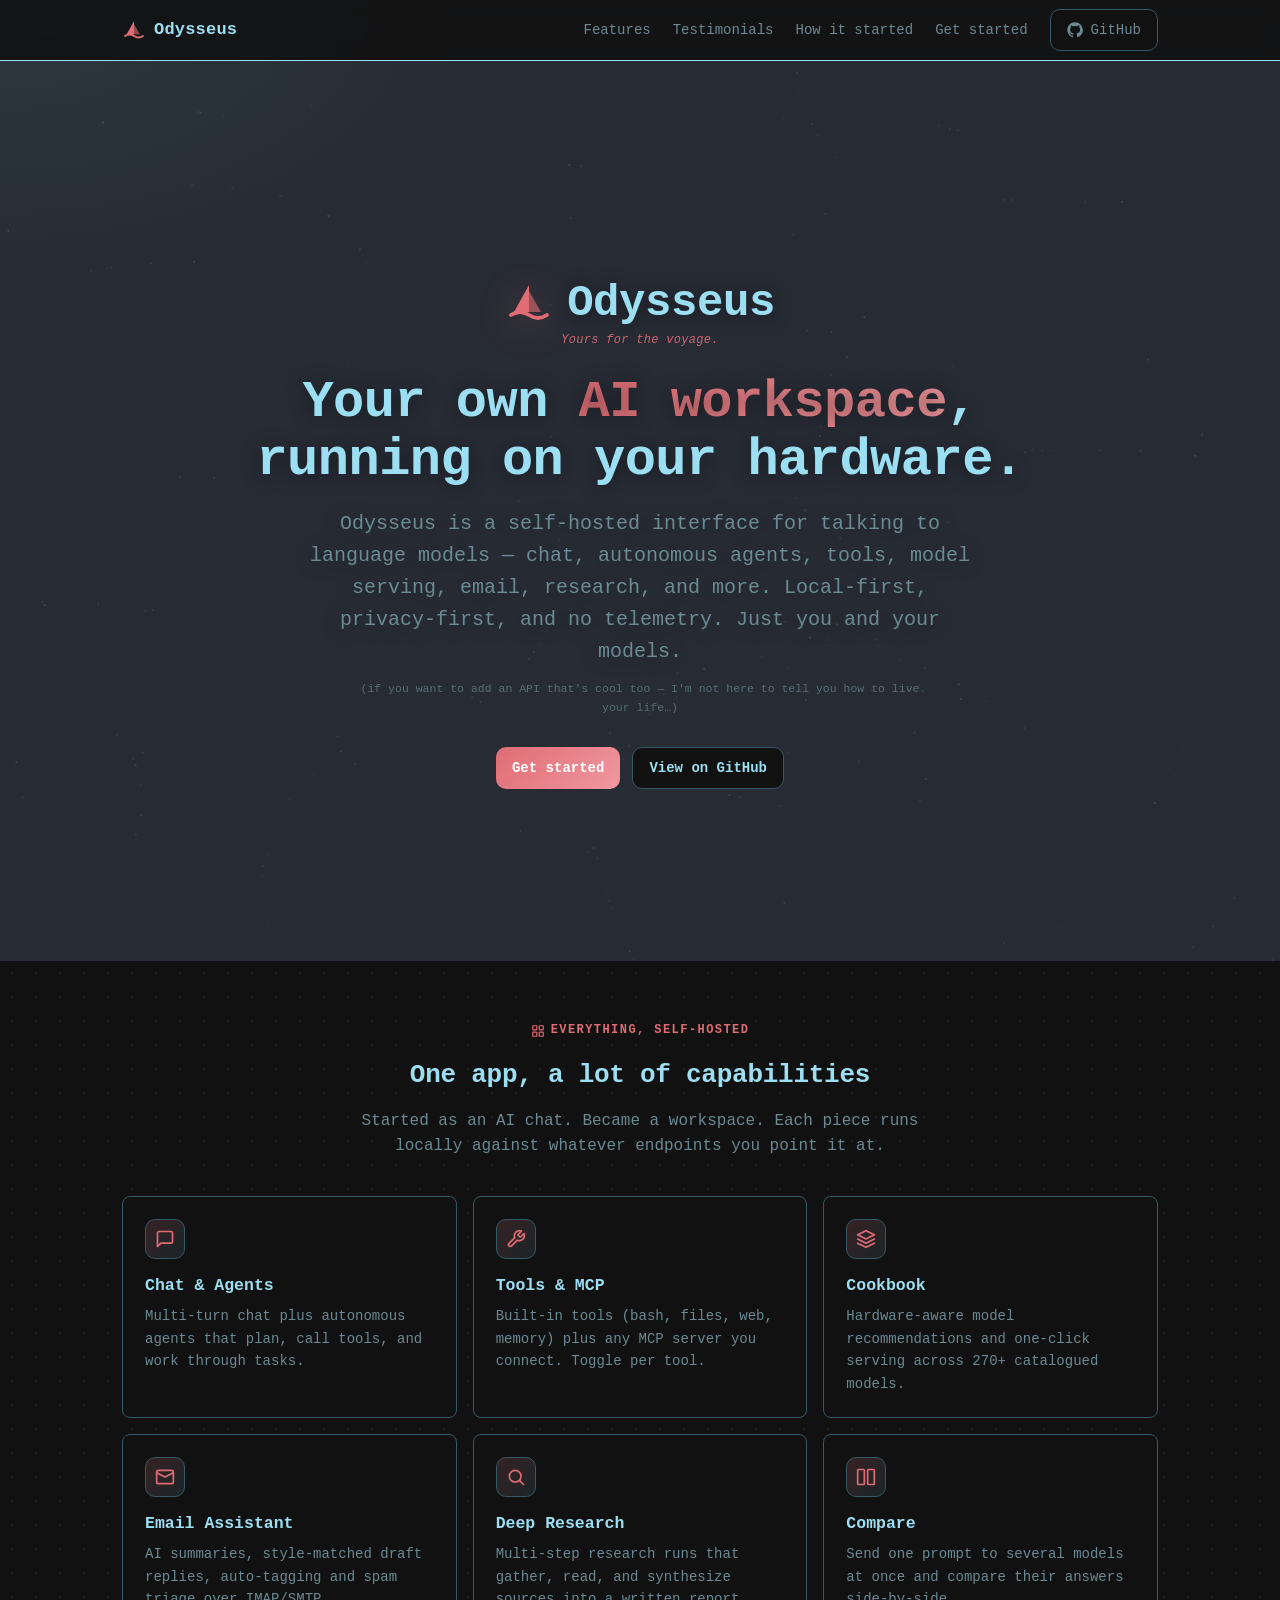
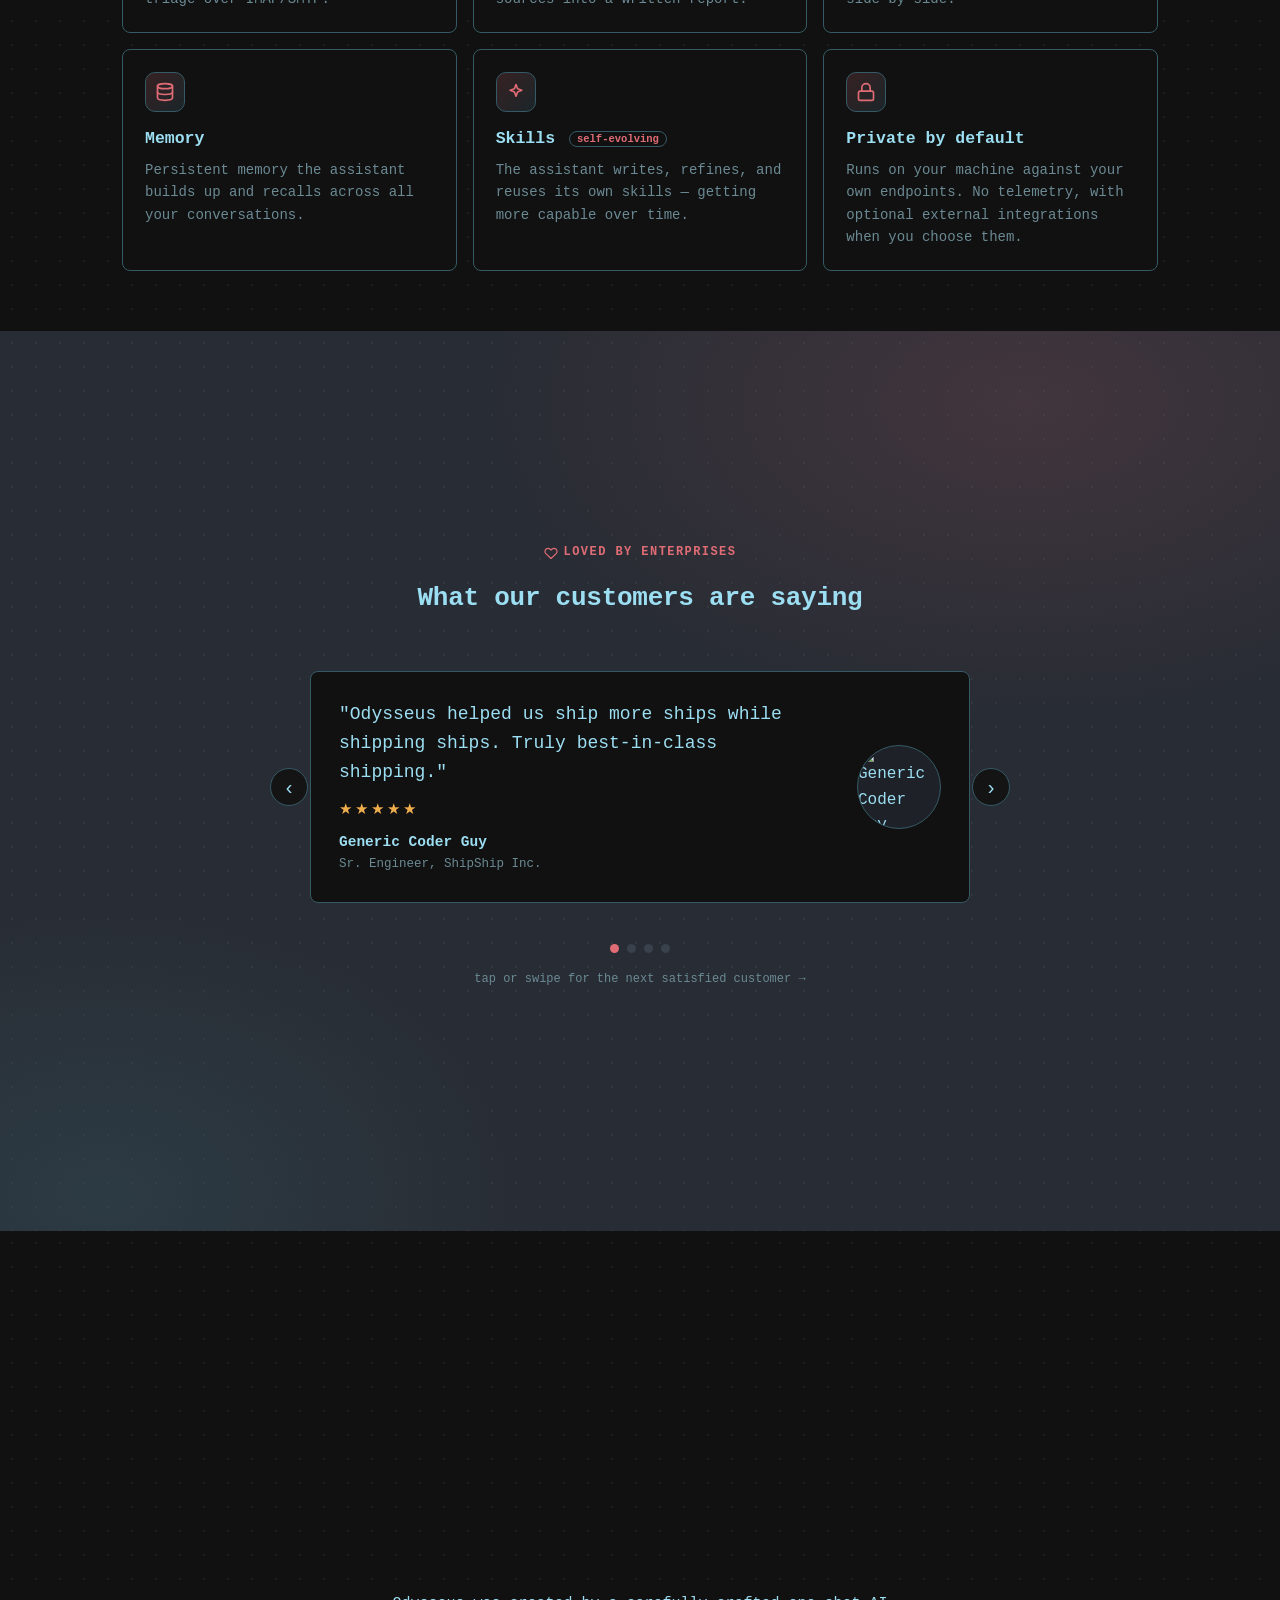
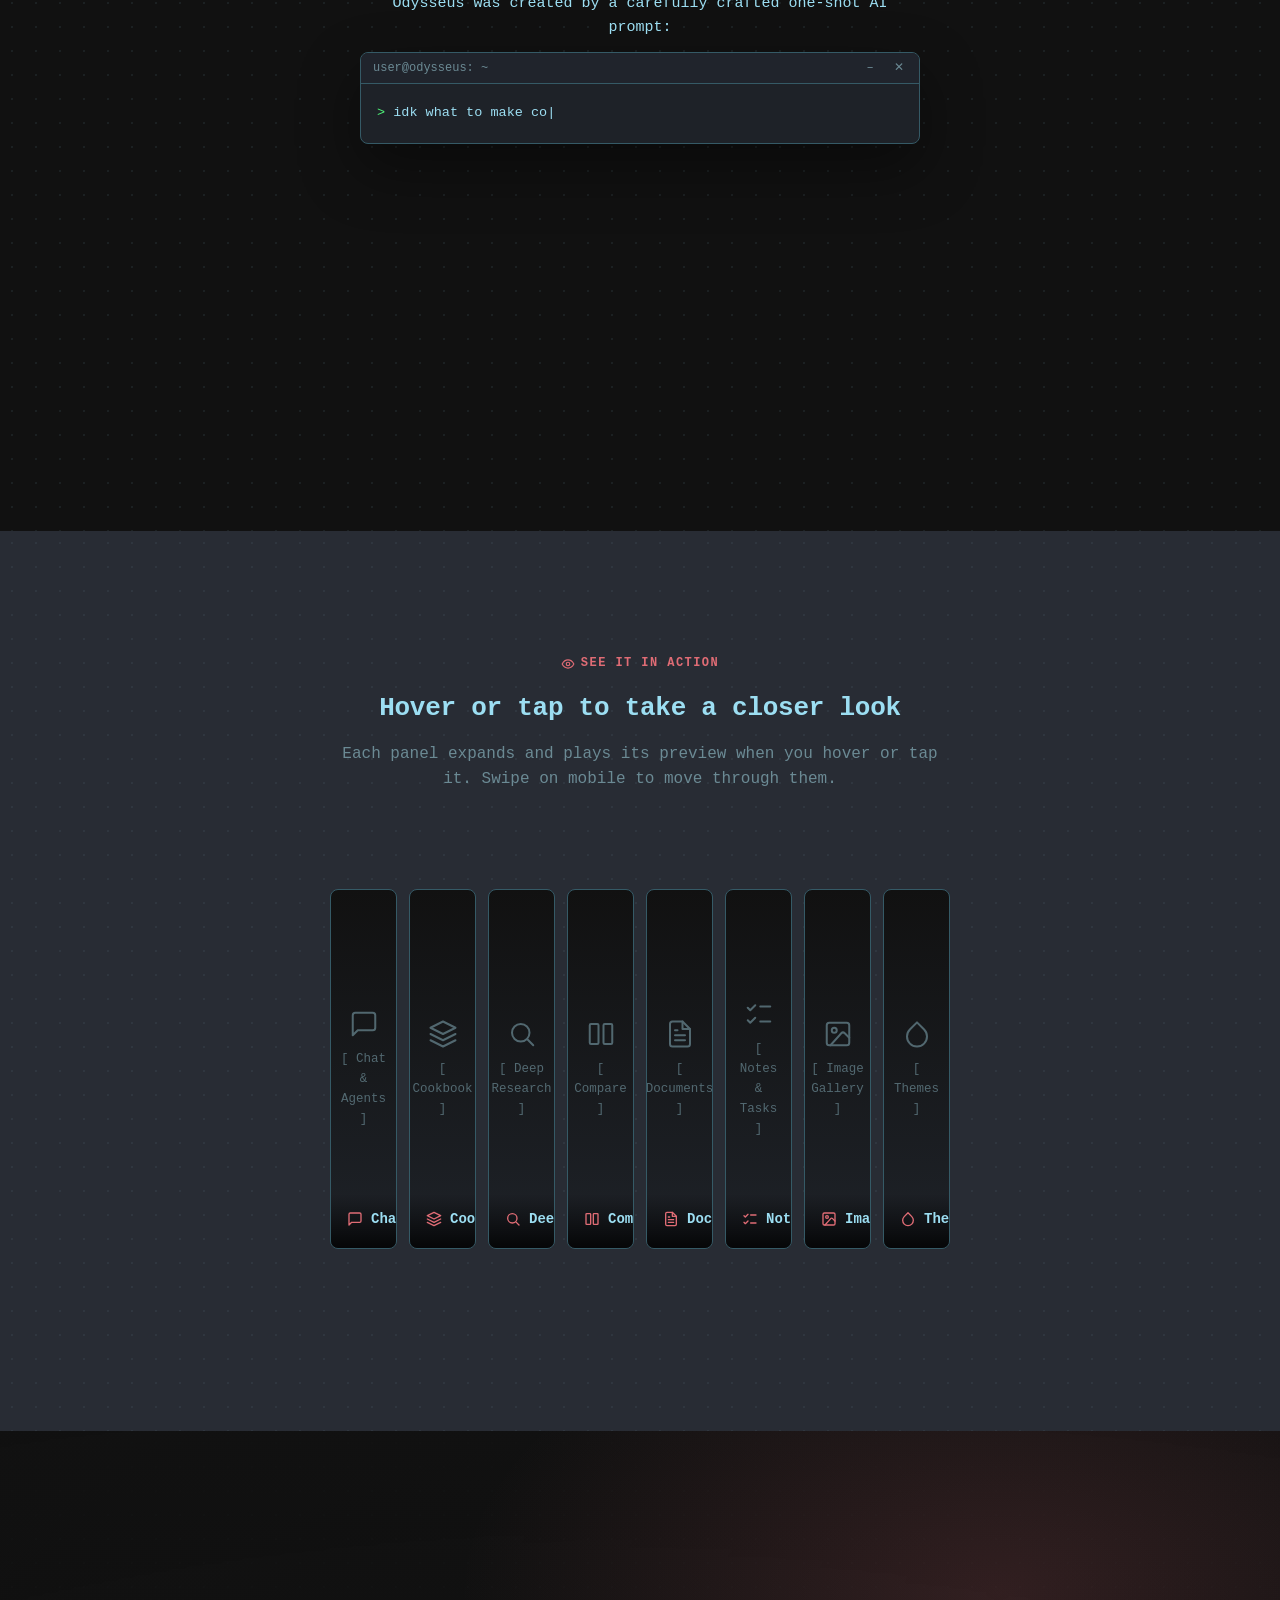
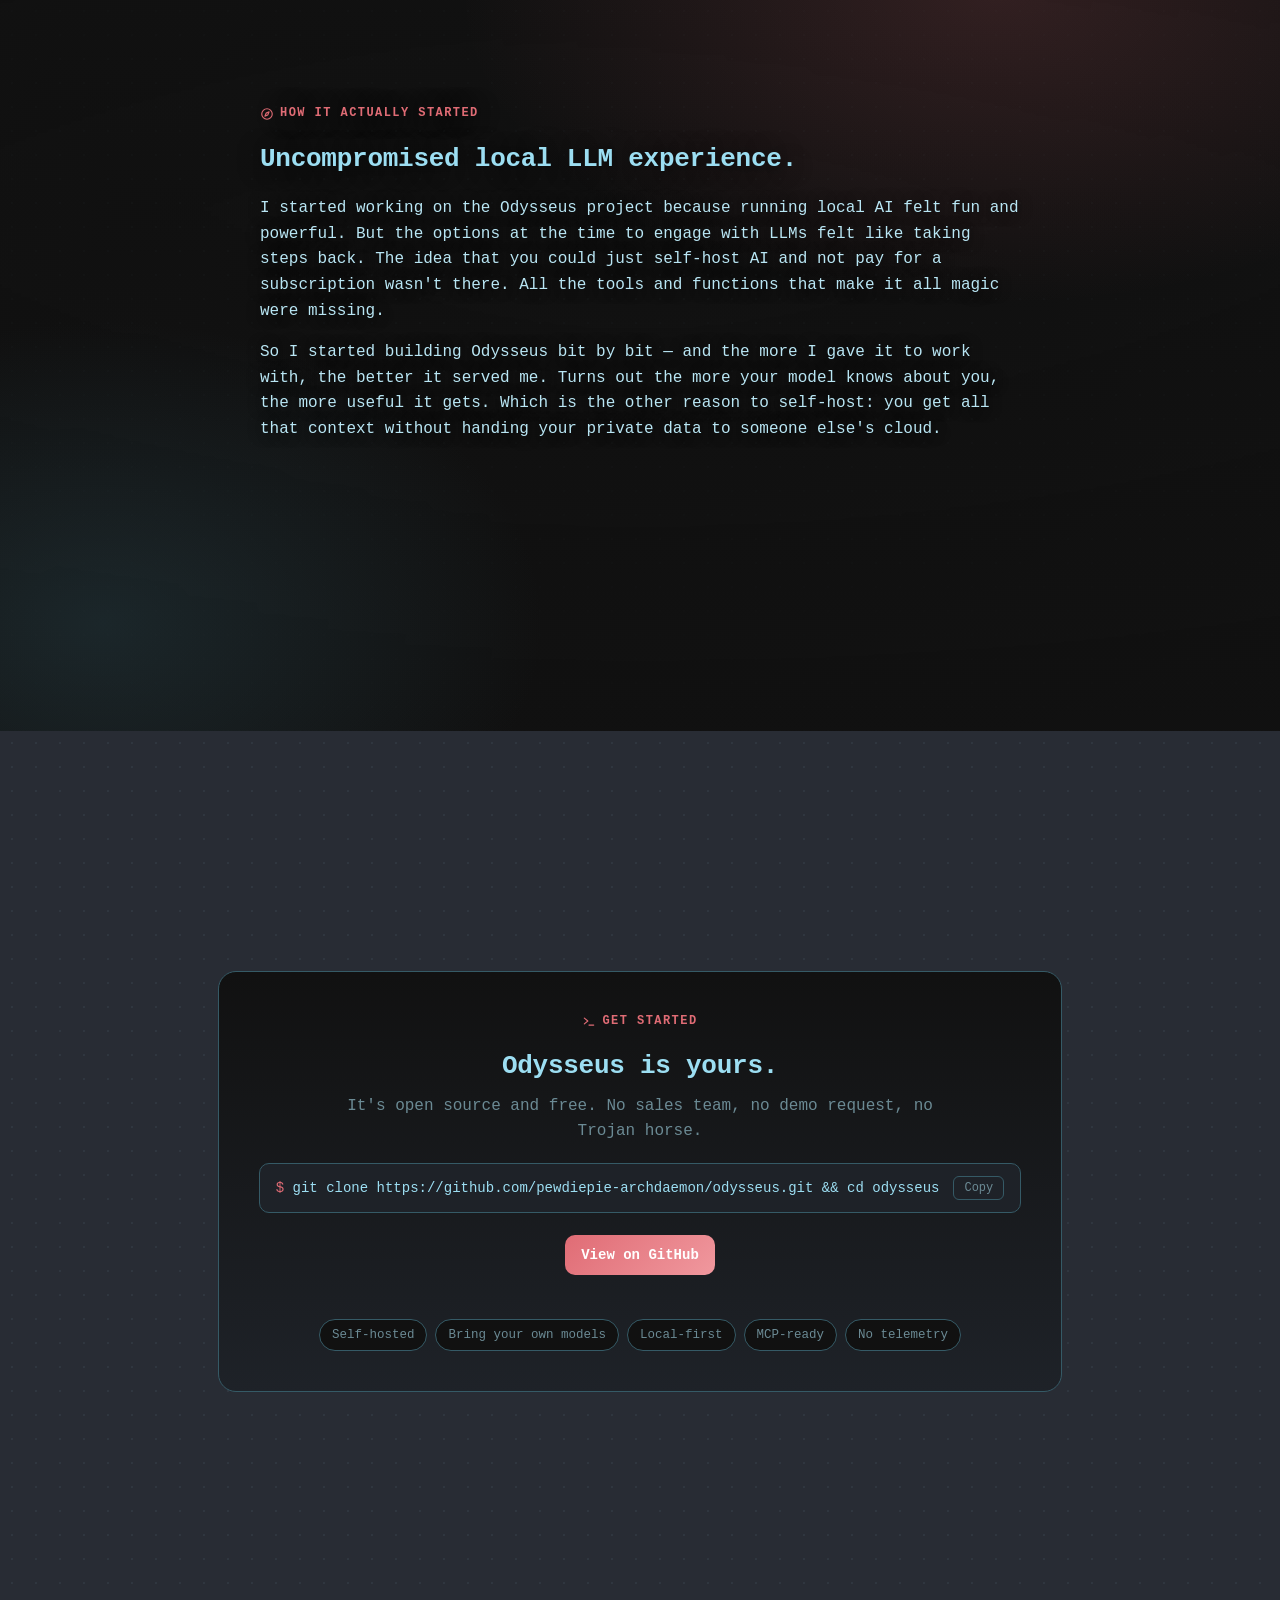
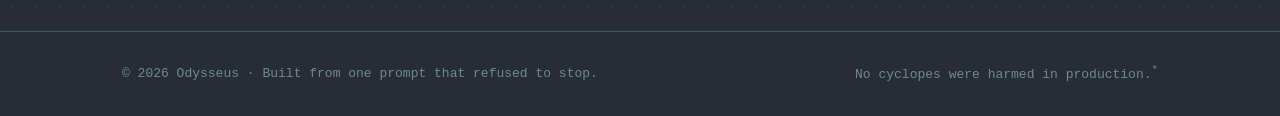
==== docs/index.html @ cb67f5a2 "Resolve merge conflicts from upstream" ====
<!DOCTYPE html>
<html lang="en">
<head>
<meta charset="utf-8">
<meta name="viewport" content="width=device-width, initial-scale=1.0">
<meta name="description" content="Odysseus — a self-hosted AI workspace: chat, agents, tools, model serving, email, research, and more. Your models, your hardware, your data.">
<title>Odysseus — A Self-Hosted AI Workspace</title>
<link rel="icon" type="image/svg+xml" href="data:image/svg+xml,%3Csvg xmlns='http://www.w3.org/2000/svg' viewBox='0 0 32 32'%3E%3Cpath d='M16 4L16 22L6 22Z' fill='%23e06c75'/%3E%3Cpath d='M16 8L16 22L24 22Z' fill='%23e06c75' opacity='0.6'/%3E%3Cpath d='M4 24Q10 20 16 24Q22 28 28 24' stroke='%23e06c75' stroke-width='2.5' fill='none' stroke-linecap='round'/%3E%3C/svg%3E">
<style>
  :root {
    /* Odysseus default theme — exact app tokens */
    --bg: #282c34;
    --bg2: #1e2228;          /* app code/hl background */
    --panel: #111;           /* app panel surface */
    --panel2: #1e2228;
    --fg: #9cdef2;           /* signature cyan text */
    --heading: #9cdef2;
    --muted: #6b8a94;        /* app subheader */
    --border: #355a66;       /* teal border */
    --accent: #e06c75;       /* app accent (the send-button coral) */
    --accent2: #f0989e;      /* lighter coral for gradients */
    --green: #50fa7b;
    --gold: #f0ad4e;         /* app --warn */
    --red: #e06c75;
    --radius: 8px;
  }
  * { box-sizing: border-box; }
  html { scroll-behavior: smooth; scroll-padding-top: 60px; }
  /* REMOVED: "scroll-snap-type: y proximity"
     The idea was: >>Each section is a full-viewport "page" with its content centered,
     so only one shows at a time and the snap is obvious.<<

     PROBLEM: sections easily grow taller than 100vh IRL
     This cause forced jumps mid-read. It's intrusive UX.
     The landing-page is not a PowerPoint presentation!

     Preserved: CSS snap-points to avoid destroying code meta-data*/
  .hero, section {
    scroll-snap-align: start; min-height: 100vh;
    display: flex; flex-direction: column; justify-content: center;
  }
  /* Alternate the page backgrounds: slate (the body) ↔ black, to make each
     page boundary obvious. */
  /* Subtle dot-grid texture across the whole page. */
  section:nth-of-type(odd) {
    background-color: #111111;
    background-image: radial-gradient(circle, rgba(156,222,242,0.075) 1px, transparent 1.4px);
    background-size: 24px 24px;
  }
  section:nth-of-type(even) {
    background-color: var(--bg);
    background-image: radial-gradient(circle, rgba(156,222,242,0.06) 1px, transparent 1.4px);
    background-size: 24px 24px;
  }
  /* Customers section gets a brand-colored gradient glow over the dots. */
  #testimonials {
    background-color: var(--bg);
    background-image:
      radial-gradient(900px 520px at 80% 8%, rgba(224,108,117,0.14), transparent 60%),
      radial-gradient(760px 520px at 8% 96%, rgba(53,90,102,0.32), transparent 58%),
      radial-gradient(circle, rgba(156,222,242,0.06) 1px, transparent 1.4px);
    background-size: cover, cover, 24px 24px;
  }
  /* Domino reveal — each section fades/slides up as it scrolls into view. */
  .hero, section { opacity: 0; transform: translateY(24px); transition: opacity .6s cubic-bezier(.2,.7,.2,1), transform .6s cubic-bezier(.2,.7,.2,1); }
  .hero.in, section.in { opacity: 1; transform: none; }
  @media (prefers-reduced-motion: reduce) {
    html { scroll-snap-type: none; }
    .hero, section { opacity: 1 !important; transform: none !important; transition: none; }
  }
  /* Capabilities cards cascade in like the app's domino expand. */
  #features .feature { opacity: 0; transform: translateY(16px); }
  #features.in .feature { animation: domino-in .5s cubic-bezier(.2,.7,.2,1) forwards; }
  #features.in .feature:nth-child(1) { animation-delay: .04s; }
  #features.in .feature:nth-child(2) { animation-delay: .09s; }
  #features.in .feature:nth-child(3) { animation-delay: .14s; }
  #features.in .feature:nth-child(4) { animation-delay: .19s; }
  #features.in .feature:nth-child(5) { animation-delay: .24s; }
  #features.in .feature:nth-child(6) { animation-delay: .29s; }
  #features.in .feature:nth-child(7) { animation-delay: .34s; }
  #features.in .feature:nth-child(8) { animation-delay: .39s; }
  #features.in .feature:nth-child(9) { animation-delay: .44s; }
  @keyframes domino-in { to { opacity: 1; transform: none; } }
  body {
    margin: 0;
    background:
      radial-gradient(1100px 520px at 82% -10%, rgba(224,108,117,0.12), transparent 60%),
      radial-gradient(900px 520px at 0% 0%, rgba(53,90,102,0.30), transparent 55%),
      var(--bg);
    color: var(--fg);
    font-family: 'Fira Code', ui-monospace, SFMono-Regular, Menlo, Consolas, monospace;
    line-height: 1.6;
    -webkit-font-smoothing: antialiased;
  }
  a { color: var(--accent); text-decoration: none; }
  .wrap { max-width: 1080px; margin: 0 auto; padding: 0 22px; }

  /* Nav */
  nav {
    position: sticky; top: 0; z-index: 50;
    backdrop-filter: blur(10px);
    background: rgba(17,17,17,0.88);
    border-bottom: 1px solid #9cdef2;
  }
  nav .wrap { display: flex; align-items: center; justify-content: space-between; height: 60px; }
  .brand { display: flex; align-items: center; gap: 8px; font-weight: 700; font-size: 17px; letter-spacing: 0.2px; color: var(--heading); }
  .brand .boat { color: var(--accent); flex-shrink: 0; }
  .nav-links { display: flex; align-items: center; gap: 22px; }
  .nav-links a { color: var(--muted); font-size: 14px; font-weight: 500; }
  .nav-links a:hover { color: var(--fg); }
  .btn {
    display: inline-flex; align-items: center; gap: 8px;
    padding: 9px 16px; border-radius: 10px; font-weight: 600; font-size: 14px;
    border: 1px solid var(--border); color: var(--fg); background: var(--panel);
    transition: transform .12s ease, border-color .12s ease, background .12s ease;
  }
  .btn:hover { transform: translateY(-1px); border-color: var(--accent); }
  .btn.primary {
    background: linear-gradient(135deg, var(--accent), var(--accent2));
    color: #fff; border: none;
  }
  .btn.primary:hover { filter: brightness(1.07); }

  /* Hero */
  .hero { padding: 86px 0 40px; text-align: center; position: relative; overflow: hidden; }
  #hero-flow { position: absolute; inset: 0; width: 100%; height: 100%; z-index: 0; pointer-events: none; opacity: 0.9; }
  .hero .wrap { position: relative; z-index: 2; }
  .hero h1, .hero .lede, .hero .wordmark { text-shadow: 0 2px 20px rgba(0,0,0,0.45); }
  @media (prefers-reduced-motion: reduce) { #hero-flow { display: none; } }
  .badge {
    display: inline-flex; align-items: center; gap: 7px;
    font-size: 12.5px; color: var(--muted); border: 1px solid var(--border);
    background: var(--panel); padding: 5px 12px; border-radius: 999px; margin-bottom: 22px;
  }
  .badge .dot { width: 7px; height: 7px; border-radius: 50%; background: var(--green); box-shadow: 0 0 8px var(--green); }
  .hero-logo { display: flex; align-items: center; justify-content: center; gap: 14px; color: var(--accent); margin-bottom: 4px; }
  .hero-logo svg { filter: drop-shadow(0 4px 18px rgba(224,108,117,0.35)); }
  .hero-logo .wordmark { font-size: clamp(30px, 6vw, 44px); font-weight: 700; color: var(--heading); letter-spacing: -0.01em; line-height: 1; }
  .hero h1 {
    font-size: clamp(32px, 5.4vw, 52px); line-height: 1.12; margin: 0 0 18px;
    letter-spacing: -0.01em; font-weight: 700; color: var(--heading);
  }
  .hero h1 .grad {
    background: linear-gradient(120deg, var(--accent), var(--accent2));
    -webkit-background-clip: text; background-clip: text; -webkit-text-fill-color: transparent;
  }
  .hero .slogan { font-style: italic; color: var(--accent); font-size: 12px; margin: 0 0 24px; letter-spacing: 0.3px; opacity: 0.9; }
  .hero p.lede { font-size: clamp(16px, 2.4vw, 20px); color: var(--muted); max-width: 680px; margin: 0 auto 30px; }
  .hero-cta { display: flex; gap: 12px; justify-content: center; flex-wrap: wrap; }

  /* terminal origin card */
  .term-intro { color: var(--fg); font-size: clamp(13px, 1.8vw, 15px); margin: 34px auto 0; max-width: 560px; }
  .term {
    max-width: 620px; margin: 12px auto 0; text-align: left;
    background: var(--bg2); border: 1px solid var(--border); border-radius: var(--radius);
    overflow: hidden; box-shadow: 0 24px 60px rgba(0,0,0,0.4);
  }
  .term-bar { display: flex; align-items: center; justify-content: space-between; padding: 5px 6px 5px 12px; border-bottom: 1px solid var(--border); background: #20242c; }
  .term-bar .ttl { color: var(--muted); font-size: 12px; font-family: 'Fira Code', ui-monospace, monospace; }
  .term-bar .winbtns { display: flex; gap: 1px; }
  .term-bar .winbtns span { cursor: pointer; }
  .term { transition: opacity .18s ease, transform .18s ease; }
  /* Minimized = a rounded "pill", like the app's tab-down dock chip. */
  .term.term-min { max-width: max-content; border-radius: 999px; box-shadow: 0 6px 22px rgba(0,0,0,0.4); }
  .term.term-min .term-bar { border-bottom: none; border-radius: 999px; padding: 7px 10px 7px 16px; gap: 12px; background: var(--panel); }
  .term.term-min pre { display: none; }
  .term.term-closed { opacity: 0; transform: scale(0.96); pointer-events: none; height: 0; margin: 0 auto; border: 0; overflow: hidden; }
  .term-reopen {
    display: none; margin: 14px auto 0; font-family: 'Fira Code', monospace; font-size: 12px;
    color: var(--muted); background: none; border: 1px dashed var(--border); border-radius: 6px;
    padding: 5px 12px; cursor: pointer;
  }
  .term-reopen:hover { color: var(--accent); border-color: var(--accent); }
  .term-reopen.show { display: inline-block; }
  .term-bar .winbtns span {
    width: 28px; height: 20px; display: inline-flex; align-items: center; justify-content: center;
    border-radius: 4px; color: var(--muted); font-size: 12px; line-height: 1;
  }
  .term-bar .winbtns span:hover { background: rgba(156,222,242,0.12); color: var(--fg); }
  .term-bar .winbtns span.x:hover { background: #c0392b; color: #fff; }
  .term pre {
    margin: 0; padding: 18px 16px; font-family: ui-monospace, SFMono-Regular, Menlo, monospace;
    font-size: 13.5px; color: var(--fg); line-height: 1.7; white-space: pre-wrap;
  }
  .term .cs { color: var(--green); } .term .cm { color: #828997; }
  .term-cursor { display: inline-block; color: var(--fg); font-weight: 400; animation: term-blink 1.05s steps(1) infinite; }
  @keyframes term-blink { 50% { opacity: 0; } }

  /* Sections */
  section { padding: 60px 0; }
  .eyebrow { color: var(--accent); font-weight: 700; font-size: 12px; letter-spacing: 0.12em; text-transform: uppercase; display: inline-flex; align-items: center; gap: 6px; }
  .eyebrow svg { width: 14px; height: 14px; flex-shrink: 0; }
  h2.h { font-size: clamp(19px, 2.7vw, 26px); margin: 8px 0 12px; letter-spacing: -0.01em; color: var(--heading); font-weight: 700; }
  .sub { color: var(--muted); max-width: 620px; }
  .center { text-align: center; }
  .center .sub { margin: 0 auto; }

  /* Testimonial gag — single featured testimonial, click/swipe to cycle (all sizes) */
  .tcarousel-wrap { position: relative; max-width: 820px; margin: 36px auto 0; }
  .tarrow {
    position: absolute; top: 50%; transform: translateY(-50%); z-index: 4;
    width: 38px; height: 38px; border-radius: 50%;
    background: rgba(17,17,17,0.85); border: 1px solid var(--border); color: var(--fg);
    font-size: 20px; line-height: 1; cursor: pointer;
    display: flex; align-items: center; justify-content: center;
    transition: border-color .12s ease, color .12s ease;
  }
  .tarrow:hover { border-color: var(--accent); color: var(--accent); }
  .tarrow.prev { left: 0; }
  .tarrow.next { right: 0; }
  .tgrid {
    display: block; position: relative; overflow: hidden; cursor: pointer;
    margin: 0 auto; max-width: 740px;
  }
  .tgrid .tcard {
    display: none;
    flex-direction: row-reverse; align-items: center; gap: 24px; text-align: left;
    background: var(--panel); border: 1px solid var(--border); border-radius: var(--radius);
    padding: 28px;
  }
  .tgrid .tcard.active { display: flex; animation: tslide .25s ease both; }
  .tgrid .tcard.active.shake { animation: tshake .5s ease-in-out 2 both; }
  .tcard .av {
    width: 84px; height: 84px; border-radius: 50%; overflow: hidden;
    border: 1px solid var(--border); background: var(--panel2); flex: 0 0 auto;
  }
  .tcard .av img, .tcard .av svg { width: 100%; height: 100%; object-fit: cover; display: block; }
  .tcard .tmeta { flex: 1 1 auto; }
  .tcard .q { font-size: 18px; color: var(--fg); margin: 0 0 12px; }
  .tcard .stars { font-size: 15px; letter-spacing: 3px; margin: 0 0 8px; color: var(--gold); }
  .tcard .stars.zero { color: var(--muted); opacity: 0.5; }
  .tcard .nm { font-weight: 700; font-size: 14.5px; }
  .tcard .rl { color: var(--muted); font-size: 12.5px; }
  .tcard.cyclops { border-color: rgba(255,90,90,0.45); background: linear-gradient(180deg, rgba(255,80,80,0.06), var(--panel)); }
  .tcard.cyclops .q { color: #ff8a8a; font-weight: 700; letter-spacing: 0.4px; word-break: break-word; }
  .tnav { display: block; text-align: center; margin-top: 18px; }
  .tdot { display: inline-block; width: 9px; height: 9px; border-radius: 50%; background: #39414d; margin: 0 4px; cursor: pointer; }
  .tdot.on { background: var(--accent); }
  .thint { font-size: 12px; color: var(--muted); margin-top: 8px; }
  @keyframes tshake {
    0%,100% { transform: translateX(0) rotate(0); }
    10% { transform: translateX(-9px) rotate(-1.5deg); }
    20% { transform: translateX(9px) rotate(1.5deg); }
    35% { transform: translateX(-7px) rotate(-1deg); }
    50% { transform: translateX(7px) rotate(1deg); }
    65% { transform: translateX(-5px); } 80% { transform: translateX(4px); } 92% { transform: translateX(-2px); }
  }
  @keyframes tslide { from { opacity: 0; transform: translateX(24px); } to { opacity: 1; transform: none; } }

  .grid { display: grid; grid-template-columns: repeat(3, 1fr); gap: 16px; margin-top: 36px; }
  .feature {
    background: var(--panel); border: 1px solid var(--border); border-radius: var(--radius);
    padding: 22px; transition: transform .14s ease, border-color .14s ease;
  }
  .feature:hover { transform: translateY(-3px); border-color: var(--accent); }
  .feature .ico {
    width: 40px; height: 40px; border-radius: 10px; display: inline-flex; align-items: center; justify-content: center;
    background: linear-gradient(135deg, rgba(224,108,117,0.18), rgba(53,90,102,0.28));
    border: 1px solid var(--border); color: var(--accent); margin-bottom: 14px;
  }
  .feature h3 { margin: 0 0 6px; font-size: 16.5px; }
  .feature p { margin: 0; color: var(--muted); font-size: 14px; }

  /* Screenshot strip */
  .shotrow { display: grid; grid-template-columns: 1.4fr 1fr 1fr; gap: 16px; margin-top: 8px; }
  .shot {
    border: 1px solid var(--border); border-radius: var(--radius); overflow: hidden;
    background: linear-gradient(180deg, var(--panel), var(--panel2));
    aspect-ratio: 16/10; display: flex; align-items: center; justify-content: center;
    color: var(--muted); font-size: 13px; position: relative;
  }
  .shot .ph { display: flex; flex-direction: column; align-items: center; gap: 8px; opacity: 0.7; }
  .shot .frame-dots { position: absolute; top: 10px; left: 12px; display: flex; gap: 5px; }
  .shot .frame-dots i { width: 8px; height: 8px; border-radius: 50%; background: #39414d; display: inline-block; }

  /* Previews — expanding hover carousel that plays a video on hover/tap */
  .previews { display: flex; align-items: center; gap: 12px; height: 480px; max-width: 1000px; margin: 36px auto 0; }
  .preview-panel {
    position: relative; flex: 1 1 0; min-width: 0; height: 360px; overflow: hidden;
    border: 1px solid var(--border); border-radius: var(--radius); cursor: pointer;
    background: linear-gradient(180deg, var(--panel), var(--panel2));
    transition: flex-grow .5s cubic-bezier(.2,.7,.2,1), height .5s cubic-bezier(.2,.7,.2,1), border-color .25s ease;
  }
  .previews:hover .preview-panel { flex-grow: 0.55; height: 300px; }
  .preview-panel:hover, .preview-panel:focus-visible, .preview-panel.is-active { flex-grow: 3.4 !important; height: 480px !important; border-color: var(--accent); }
  .preview-panel .ph {
    position: absolute; inset: 0; display: flex; flex-direction: column;
    align-items: center; justify-content: center; gap: 10px;
    color: var(--muted); font-size: 12.5px; opacity: 0.7; text-align: center; padding: 8px;
  }
  .preview-panel video {
    position: absolute; inset: 0; width: 100%; height: 100%; object-fit: cover;
    z-index: 1; opacity: 0; transition: opacity .3s ease; background: transparent;
  }
  .preview-panel.has-video video { opacity: 1; }
  /* These clips have their action on the left, so show the left edge instead of
     the centered crop. */
  .preview-panel:has(source[src="document.webm"]) video,
  .preview-panel:has(source[src="notes.webm"]) video { object-position: right center; }
  .preview-panel .label {
    position: absolute; z-index: 2; left: 0; right: 0; bottom: 0; padding: 14px 16px;
    background: linear-gradient(0deg, rgba(0,0,0,0.82), transparent);
    color: var(--heading);
    display: flex; flex-direction: column; align-items: flex-start; gap: 4px;
  }
  .preview-panel .label .t { display: flex; align-items: center; gap: 8px; white-space: nowrap; font-weight: 700; font-size: 14px; }
  .preview-panel .label .ico { color: var(--accent); flex-shrink: 0; }
  .preview-panel .label .desc {
    font-weight: 400; font-size: 12.5px; line-height: 1.35; color: rgba(255,255,255,0.82);
    white-space: normal; max-height: 0; opacity: 0; overflow: hidden;
    transition: max-height .4s ease, opacity .4s ease;
  }
  .preview-panel:hover .label .desc, .preview-panel:focus-visible .label .desc, .preview-panel.is-active .label .desc { max-height: 64px; opacity: 1; }
  @media (max-width: 760px) {
    .previews { flex-direction: column; height: auto; touch-action: pan-y; }
    .preview-panel { height: 190px; flex: none; width: 100%; }
    .preview-panel.is-active { height: 280px !important; }
    .previews:hover .preview-panel, .preview-panel:hover { flex: none !important; }
    .preview-panel .label .desc { max-height: 64px; opacity: 1; }
  }

  /* Fullscreen video background for a section — treated as an ambient, cinematic
     backdrop (soft blur + slow drift) so it sets a mood without fighting the copy. */
  .has-bg-video { position: relative; overflow: hidden; }
  .has-bg-video .sec-bg {
    position: absolute; inset: 0; width: 100%; height: 100%;
    object-fit: cover; z-index: 0; pointer-events: none;
    /* blur softens the busy frame; the extra scale hides the blurred edges */
    filter: blur(4px) saturate(1.08) brightness(0.92);
    transform: scale(1.12);
    transform-origin: 55% 45%;
    animation: bg-drift 36s ease-in-out infinite alternate;
    will-change: transform;
  }
  @keyframes bg-drift {
    from { transform: scale(1.12) translate(0, 0); }
    to   { transform: scale(1.2) translate(-2.5%, -1.5%); }
  }
  .has-bg-video .sec-bg-tint {
    position: absolute; inset: 0; z-index: 1; pointer-events: none;
    background:
      radial-gradient(900px 520px at 78% 18%, rgba(224,108,117,0.16), transparent 60%),
      radial-gradient(760px 520px at 8% 88%, rgba(53,90,102,0.30), transparent 58%),
      linear-gradient(180deg, rgba(17,17,17,0.86), rgba(17,17,17,0.62) 42%, rgba(17,17,17,0.92)),
      radial-gradient(1200px 680px at 50% 46%, rgba(17,17,17,0.18), rgba(17,17,17,0.74));
  }
  .has-bg-video .wrap { position: relative; z-index: 2; }
  /* Lift the copy off the moving backdrop. */
  .has-bg-video .eyebrow,
  .has-bg-video .h { text-shadow: 0 2px 22px rgba(0,0,0,0.7); }
  .has-bg-video .sub { color: #b9e6f4; text-shadow: 0 1px 14px rgba(0,0,0,0.75); }
  .hero.has-bg-video h1, .hero.has-bg-video .wordmark,
  .hero.has-bg-video .lede, .hero.has-bg-video .slogan { text-shadow: 0 2px 22px rgba(0,0,0,0.72); }
  @media (prefers-reduced-motion: reduce) {
    .has-bg-video .sec-bg { animation: none; transform: scale(1.12); }
  }

  /* Get started */
  .start {
    background: linear-gradient(180deg, var(--panel), var(--bg2));
    border: 1px solid var(--border); border-radius: 18px; padding: 40px; text-align: center;
  }
  .codeblock {
    display: inline-flex; align-items: center; gap: 14px; margin: 18px auto 8px;
    background: var(--bg2); border: 1px solid var(--border); border-radius: 10px;
    padding: 12px 16px; font-family: ui-monospace, monospace; font-size: 14px; color: var(--fg);
    text-align: left;
  }
  .codeblock .prompt { color: var(--accent); }
  .codeblock .copy-btn {
    background: none; border: 1px solid var(--border); border-radius: 6px;
    color: var(--muted); cursor: pointer; font-size: 12px; padding: 4px 10px;
    font-family: inherit; transition: border-color .12s ease, color .12s ease;
  }
  .codeblock .copy-btn:hover { border-color: var(--accent); color: var(--fg); }
  .codeblock .copy-btn.copied { border-color: var(--green); color: var(--green); }
  .pill-row { display: flex; gap: 8px; justify-content: center; flex-wrap: wrap; margin-top: 44px; }
  .pill { font-size: 12.5px; color: var(--muted); border: 1px solid var(--border); border-radius: 999px; padding: 5px 12px; background: var(--panel); }

  footer { border-top: 1px solid var(--border); padding: 30px 0; color: var(--muted); font-size: 13px; scroll-snap-align: end; }
  footer .wrap { display: flex; justify-content: space-between; align-items: center; flex-wrap: wrap; gap: 12px; }

  @media (max-width: 820px) {
    .grid { grid-template-columns: repeat(2, 1fr); }
    .shotrow { grid-template-columns: 1fr; }
    .nav-links a:not(.btn) { display: none; }
    .codeblock { display: flex; flex-wrap: wrap; gap: 8px; align-items: flex-start; overflow-wrap: anywhere; }
    .codeblock > span { flex: 1 1 auto; min-width: 0; }
    .codeblock .copy-btn { margin-left: auto; }
  }
  @media (max-width: 520px) {
    .grid { grid-template-columns: 1fr; }
    .tgrid .tcard { padding: 20px; gap: 16px; }
    .tcard .av { width: 64px; height: 64px; }
    .tcard .q { font-size: 15px; }
  }
</style>
</head>
<body>

  <nav>
    <div class="wrap">
      <div class="brand">
        <svg class="boat" viewBox="0 0 32 32" width="24" height="24" aria-hidden="true"><path d="M16 4L16 22L6 22Z" fill="currentColor"/><path d="M16 8L16 22L24 22Z" fill="currentColor" opacity="0.6"/><path d="M4 24Q10 20 16 24Q22 28 28 24" stroke="currentColor" stroke-width="2.5" fill="none" stroke-linecap="round"/></svg>
        Odysseus
      </div>
      <div class="nav-links">
        <a href="#features">Features</a>
        <a href="#testimonials">Testimonials</a>
        <a href="#how">How it started</a>
        <a href="#start">Get started</a>
        <a class="btn" href="https://github.com/pewdiepie-archdaemon/odysseus" target="_blank">
          <svg width="16" height="16" viewBox="0 0 24 24" fill="currentColor"><path d="M12 .5C5.7.5.5 5.7.5 12c0 5.1 3.3 9.4 7.9 10.9.6.1.8-.2.8-.6v-2c-3.2.7-3.9-1.5-3.9-1.5-.5-1.3-1.3-1.7-1.3-1.7-1-.7.1-.7.1-.7 1.2.1 1.8 1.2 1.8 1.2 1 1.8 2.7 1.3 3.4 1 .1-.8.4-1.3.7-1.6-2.6-.3-5.3-1.3-5.3-5.7 0-1.3.5-2.3 1.2-3.1-.1-.3-.5-1.5.1-3.1 0 0 1-.3 3.3 1.2a11.5 11.5 0 0 1 6 0C17.3 4.7 18.3 5 18.3 5c.6 1.6.2 2.8.1 3.1.8.8 1.2 1.8 1.2 3.1 0 4.4-2.7 5.4-5.3 5.7.4.4.8 1.1.8 2.2v3.3c0 .4.2.7.8.6 4.6-1.5 7.9-5.8 7.9-10.9C23.5 5.7 18.3.5 12 .5z"/></svg>
          GitHub
        </a>
      </div>
    </div>
  </nav>

  <!-- HERO -->
  <header class="hero">
    <canvas id="hero-flow" aria-hidden="true"></canvas>
    <div class="wrap">
      <div class="hero-logo">
        <svg viewBox="0 0 32 32" width="48" height="48" aria-hidden="true"><path d="M16 4L16 22L6 22Z" fill="currentColor"/><path d="M16 8L16 22L24 22Z" fill="currentColor" opacity="0.6"/><path d="M4 24Q10 20 16 24Q22 28 28 24" stroke="currentColor" stroke-width="2.5" fill="none" stroke-linecap="round"/></svg>
        <span class="wordmark">Odysseus</span>
      </div>
      <p class="slogan">Yours for the voyage.</p>
      <h1>Your own <span class="grad">AI workspace</span>,<br>running on your hardware.</h1>
      <p class="lede">
        Odysseus is a self-hosted interface for talking to language models &mdash; chat,
        autonomous agents, tools, model serving, email, research, and more. Local-first,
        privacy-first, and no telemetry. Just you and your models.
      </p>
      <p style="font-size:11.5px; color:var(--muted); opacity:0.7; max-width:560px; margin:-18px auto 30px;">
        (if you want to add an API that's cool too &mdash; I'm not here to tell you how to live your life&hellip;)
      </p>
      <div class="hero-cta">
        <a class="btn primary" href="#start">Get started</a>
        <a class="btn" href="https://github.com/pewdiepie-archdaemon/odysseus" target="_blank">View on GitHub</a>
      </div>

    </div>
  </header>

  <!-- FEATURES -->
  <section id="features">
    <div class="wrap">
      <div class="center">
        <div class="eyebrow"><svg viewBox="0 0 24 24" fill="none" stroke="currentColor" stroke-width="2" stroke-linecap="round" stroke-linejoin="round"><rect x="3" y="3" width="7" height="7" rx="1"/><rect x="14" y="3" width="7" height="7" rx="1"/><rect x="14" y="14" width="7" height="7" rx="1"/><rect x="3" y="14" width="7" height="7" rx="1"/></svg>Everything, self-hosted</div>
        <h2 class="h">One app, a lot of capabilities</h2>
        <p class="sub">Started as an AI chat. Became a workspace. Each piece runs locally against
          whatever endpoints you point it at.</p>
      </div>
      <div class="grid">
        <div class="feature">
          <span class="ico"><svg width="20" height="20" viewBox="0 0 24 24" fill="none" stroke="currentColor" stroke-width="2" stroke-linecap="round" stroke-linejoin="round"><path d="M21 15a2 2 0 0 1-2 2H7l-4 4V5a2 2 0 0 1 2-2h14a2 2 0 0 1 2 2z"/></svg></span>
          <h3>Chat &amp; Agents</h3>
          <p>Multi-turn chat plus autonomous agents that plan, call tools, and work through tasks.</p>
        </div>
        <div class="feature">
          <span class="ico"><svg width="20" height="20" viewBox="0 0 24 24" fill="none" stroke="currentColor" stroke-width="2" stroke-linecap="round" stroke-linejoin="round"><path d="M14.7 6.3a1 1 0 0 0 0 1.4l1.6 1.6a1 1 0 0 0 1.4 0l3.8-3.8a6 6 0 0 1-7.9 7.9l-6.9 6.9a2.1 2.1 0 0 1-3-3l6.9-6.9a6 6 0 0 1 7.9-7.9z"/></svg></span>
          <h3>Tools &amp; MCP</h3>
          <p>Built-in tools (bash, files, web, memory) plus any MCP server you connect. Toggle per tool.</p>
        </div>
        <div class="feature">
          <span class="ico"><svg width="20" height="20" viewBox="0 0 24 24" fill="none" stroke="currentColor" stroke-width="2" stroke-linecap="round" stroke-linejoin="round"><path d="M12 2 2 7l10 5 10-5-10-5zM2 17l10 5 10-5M2 12l10 5 10-5"/></svg></span>
          <h3>Cookbook</h3>
          <p>Hardware-aware model recommendations and one-click serving across 270+ catalogued models.</p>
        </div>
        <div class="feature">
          <span class="ico"><svg width="20" height="20" viewBox="0 0 24 24" fill="none" stroke="currentColor" stroke-width="2" stroke-linecap="round" stroke-linejoin="round"><rect x="2" y="4" width="20" height="16" rx="2"/><path d="m22 7-10 5L2 7"/></svg></span>
          <h3>Email Assistant</h3>
          <p>AI summaries, style-matched draft replies, auto-tagging and spam triage over IMAP/SMTP.</p>
        </div>
        <div class="feature">
          <span class="ico"><svg width="20" height="20" viewBox="0 0 24 24" fill="none" stroke="currentColor" stroke-width="2" stroke-linecap="round" stroke-linejoin="round"><circle cx="11" cy="11" r="7"/><path d="M21 21l-4.3-4.3"/></svg></span>
          <h3>Deep Research</h3>
          <p>Multi-step research runs that gather, read, and synthesize sources into a written report.</p>
        </div>
        <div class="feature">
          <span class="ico"><svg width="20" height="20" viewBox="0 0 24 24" fill="none" stroke="currentColor" stroke-width="2" stroke-linecap="round" stroke-linejoin="round"><rect x="2" y="3" width="8" height="18" rx="1"/><rect x="14" y="3" width="8" height="18" rx="1"/></svg></span>
          <h3>Compare</h3>
          <p>Send one prompt to several models at once and compare their answers side-by-side.</p>
        </div>
        <div class="feature">
          <span class="ico"><svg width="20" height="20" viewBox="0 0 24 24" fill="none" stroke="currentColor" stroke-width="2" stroke-linecap="round" stroke-linejoin="round"><ellipse cx="12" cy="5" rx="9" ry="3"/><path d="M3 5v14c0 1.7 4 3 9 3s9-1.3 9-3V5"/><path d="M3 12c0 1.7 4 3 9 3s9-1.3 9-3"/></svg></span>
          <h3>Memory</h3>
          <p>Persistent memory the assistant builds up and recalls across all your conversations.</p>
        </div>
        <div class="feature">
          <span class="ico"><svg width="20" height="20" viewBox="0 0 24 24" fill="none" stroke="currentColor" stroke-width="2" stroke-linecap="round" stroke-linejoin="round"><path d="M12 3l1.9 5.1L19 10l-5.1 1.9L12 17l-1.9-5.1L5 10l5.1-1.9z"/></svg></span>
          <h3>Skills <span style="font-size:10.5px;font-weight:700;color:var(--accent);border:1px solid var(--border);border-radius:999px;padding:1px 7px;margin-left:4px;vertical-align:middle;">self-evolving</span></h3>
          <p>The assistant writes, refines, and reuses its own skills &mdash; getting more capable over time.</p>
        </div>
        <div class="feature">
          <span class="ico"><svg width="20" height="20" viewBox="0 0 24 24" fill="none" stroke="currentColor" stroke-width="2" stroke-linecap="round" stroke-linejoin="round"><rect x="3" y="11" width="18" height="11" rx="2"/><path d="M7 11V7a5 5 0 0 1 10 0v4"/></svg></span>
          <h3>Private by default</h3>
          <p>Runs on your machine against your own endpoints. No telemetry, with optional external integrations when you choose them.</p>
        </div>
      </div>
    </div>
  </section>

  <!-- TESTIMONIALS (gag) -->
  <section id="testimonials" style="padding-top:30px;">
    <div class="wrap">
      <div class="center">
        <div class="eyebrow"><svg viewBox="0 0 24 24" fill="none" stroke="currentColor" stroke-width="2" stroke-linecap="round" stroke-linejoin="round"><path d="M20.8 5.6a5.2 5.2 0 0 0-7.4 0L12 7l-1.4-1.4a5.2 5.2 0 1 0-7.4 7.4L12 21.4l8.8-8.4a5.2 5.2 0 0 0 0-7.4z"/></svg>Loved by enterprises</div>
        <h2 class="h">What our customers are saying</h2>
      </div>

      <div class="tcarousel-wrap">
      <button class="tarrow prev" type="button" aria-label="Previous testimonial">&#8249;</button>
      <div class="tgrid" id="tcarousel">

        <!-- Coder guy -->
        <figure class="tcard">
          <span class="av"><img src="https://cdn.prod.website-files.com/66708f90d7e407423093fa76/66708f91d7e407423093fd21_john-carter-testimonial-image-dentistry-x-webflow-template.png" alt="Generic Coder Guy" loading="lazy"></span>
          <div class="tmeta">
            <p class="q">"Odysseus helped us ship more ships while shipping ships. Truly best-in-class shipping."</p>
            <div class="stars">&#9733;&#9733;&#9733;&#9733;&#9733;</div>
            <div class="nm">Generic Coder Guy</div>
            <div class="rl">Sr. Engineer, ShipShip Inc.</div>
          </div>
        </figure>

        <!-- Woman -->
        <figure class="tcard">
          <span class="av"><img src="https://images.pexels.com/photos/5876695/pexels-photo-5876695.jpeg?auto=compress&amp;cs=tinysrgb&amp;w=160&amp;h=160&amp;fit=crop" alt="A real woman" loading="lazy"></span>
          <div class="tmeta">
            <p class="q">"I'm a real person. This is a real testimonial. By a real woman."</p>
            <div class="stars">&#9733;&#9733;&#9733;&#9733;&#9733;</div>
            <div class="nm">Generic Corporate Woman</div>
            <div class="rl">VP of Verticals, Things LLC</div>
          </div>
        </figure>

        <!-- Cyclops -->
        <figure class="tcard cyclops" data-shake="1">
          <span class="av" style="border-color:rgba(255,90,90,0.6);">
            <svg viewBox="0 0 72 72" width="54" height="54" fill="none" stroke="#cbd5e1" stroke-width="2">
              <rect x="0" y="0" width="72" height="72" fill="#16241a"/>
              <circle cx="36" cy="32" r="18" fill="#7fae7f" stroke="#5a7a5a"/>
              <line x1="29" y1="22" x2="43" y2="34" stroke="#ff5a5a" stroke-width="3"/>
              <line x1="43" y1="22" x2="29" y2="34" stroke="#ff5a5a" stroke-width="3"/>
              <ellipse cx="36" cy="45" rx="7" ry="9" fill="#3a0a0a" stroke="#200"/>
              <path d="M31 51 l-1 4" stroke="#fff" stroke-width="2"/><path d="M41 51 l1 4" stroke="#fff" stroke-width="2"/>
            </svg>
          </span>
          <div class="tmeta">
            <p class="q">"AHHHHHHHHHHHHHHHHHHHHHHHHHHHHH"</p>
            <div class="stars zero">&#9734;&#9734;&#9734;&#9734;&#9734;</div>
            <div class="nm">Polyphemus</div>
            <div class="rl">Cyclops, Cave Solutions (on leave)</div>
          </div>
        </figure>

        <!-- Corporate -->
        <figure class="tcard">
          <span class="av">
            <svg viewBox="0 0 80 80" aria-hidden="true">
              <rect width="80" height="80" rx="18" fill="#111827"/>
              <circle cx="40" cy="29" r="14" fill="#d1d5db"/>
              <path d="M18 70c4-18 15-27 22-27s18 9 22 27" fill="#374151"/>
              <path d="M28 58h24l-5 12H33z" fill="#e06c75"/>
              <path d="M32 14h16l6 11H26z" fill="#f8fafc"/>
            </svg>
          </span>
          <div class="tmeta">
            <p class="q">"Anyway, as I was saying &mdash; best-in-class."</p>
            <div class="stars">&#9733;&#9733;&#9733;&#9733;&#9733;</div>
            <div class="nm">Chad Corporate</div>
            <div class="rl">Chief Executive Officer</div>
          </div>
        </figure>

      </div>
      <button class="tarrow next" type="button" aria-label="Next testimonial">&#8250;</button>
      </div>
      <div class="tnav" id="tnav"></div>
    </div>
  </section>


  <!-- The one-shot prompt it started from (gag) -->
  <section style="padding-top:0;">
    <div class="wrap" style="text-align:center;">
      <p class="term-intro">Odysseus was created by a carefully crafted one-shot AI prompt:</p>
      <div class="term">
        <div class="term-bar">
          <span class="ttl">user@odysseus: ~</span>
          <span class="winbtns"><span data-term="min" title="Minimize">&#8211;</span><span class="x" data-term="close" title="Close">&#10005;</span></span>
        </div>
        <pre id="term-pre"><span class="cs">&gt;</span> idk what to make come up with something oh make an AI chat but make it good and make it look nice</pre>
      </div>
      <button class="term-reopen" type="button">&#10005; reopen terminal</button>
    </div>
  </section>

  <!-- PREVIEWS — hover/tap to expand + play -->
  <section id="previews">
    <div class="wrap">
      <div class="center">
        <div class="eyebrow"><svg viewBox="0 0 24 24" fill="none" stroke="currentColor" stroke-width="2" stroke-linecap="round" stroke-linejoin="round"><path d="M2 12s3.6-7 10-7 10 7 10 7-3.6 7-10 7-10-7-10-7z"/><circle cx="12" cy="12" r="3"/></svg>See it in action</div>
        <h2 class="h">Hover or tap to take a closer look</h2>
        <p class="sub center">Each panel expands and plays its preview when you hover or tap it. Swipe on mobile to move through them.</p>
      </div>
      <div class="previews">
        <div class="preview-panel" tabindex="0">
          <div class="ph"><svg width="30" height="30" viewBox="0 0 24 24" fill="none" stroke="currentColor" stroke-width="1.6" stroke-linecap="round" stroke-linejoin="round"><path d="M21 15a2 2 0 0 1-2 2H7l-4 4V5a2 2 0 0 1 2-2h14a2 2 0 0 1 2 2z"/></svg><span>[ Chat &amp; Agents ]</span></div>
          <video muted loop playsinline preload="none"><source src="chat.webm" type="video/webm"><source src="chat.mp4" type="video/mp4"></video>
          <div class="label"><span class="t"><svg class="ico" width="16" height="16" viewBox="0 0 24 24" fill="none" stroke="currentColor" stroke-width="2" stroke-linecap="round" stroke-linejoin="round"><path d="M21 15a2 2 0 0 1-2 2H7l-4 4V5a2 2 0 0 1 2-2h14a2 2 0 0 1 2 2z"/></svg>Chat &amp; Agents</span><span class="desc">Talk to any local model, or give it tools and let the agent run.</span></div>
        </div>
        <div class="preview-panel" tabindex="0">
          <div class="ph"><svg width="30" height="30" viewBox="0 0 24 24" fill="none" stroke="currentColor" stroke-width="1.6" stroke-linecap="round" stroke-linejoin="round"><path d="M12 2 2 7l10 5 10-5-10-5zM2 17l10 5 10-5M2 12l10 5 10-5"/></svg><span>[ Cookbook ]</span></div>
          <div class="label"><span class="t"><svg class="ico" width="16" height="16" viewBox="0 0 24 24" fill="none" stroke="currentColor" stroke-width="2" stroke-linecap="round" stroke-linejoin="round"><path d="M12 2 2 7l10 5 10-5-10-5zM2 17l10 5 10-5M2 12l10 5 10-5"/></svg>Cookbook</span><span class="desc">Download, serve, and manage local models across your machines.</span></div>
        </div>
        <div class="preview-panel" tabindex="0">
          <div class="ph"><svg width="30" height="30" viewBox="0 0 24 24" fill="none" stroke="currentColor" stroke-width="1.6" stroke-linecap="round" stroke-linejoin="round"><circle cx="11" cy="11" r="7"/><path d="m21 21-4.35-4.35"/></svg><span>[ Deep Research ]</span></div>
          <video muted loop playsinline preload="none"><source src="research.webm" type="video/webm"><source src="research.mp4" type="video/mp4"></video>
          <div class="label"><span class="t"><svg class="ico" width="16" height="16" viewBox="0 0 24 24" fill="none" stroke="currentColor" stroke-width="2" stroke-linecap="round" stroke-linejoin="round"><circle cx="11" cy="11" r="7"/><path d="m21 21-4.35-4.35"/></svg>Deep Research</span><span class="desc">Ask once: it searches, reads sources, and writes back a cited report.</span></div>
        </div>
        <div class="preview-panel" tabindex="0">
          <div class="ph"><svg width="30" height="30" viewBox="0 0 24 24" fill="none" stroke="currentColor" stroke-width="1.6" stroke-linecap="round" stroke-linejoin="round"><rect x="3" y="4" width="7" height="16" rx="1"/><rect x="14" y="4" width="7" height="16" rx="1"/></svg><span>[ Compare ]</span></div>
          <video muted loop playsinline preload="none"><source src="compare.webm" type="video/webm"><source src="compare.mp4" type="video/mp4"></video>
          <div class="label"><span class="t"><svg class="ico" width="16" height="16" viewBox="0 0 24 24" fill="none" stroke="currentColor" stroke-width="2" stroke-linecap="round" stroke-linejoin="round"><rect x="3" y="4" width="7" height="16" rx="1"/><rect x="14" y="4" width="7" height="16" rx="1"/></svg>Compare</span><span class="desc">Send one prompt to many models at once and watch them answer side by side.</span></div>
        </div>
        <div class="preview-panel" tabindex="0">
          <div class="ph"><svg width="30" height="30" viewBox="0 0 24 24" fill="none" stroke="currentColor" stroke-width="1.6" stroke-linecap="round" stroke-linejoin="round"><path d="M14 2H6a2 2 0 0 0-2 2v16a2 2 0 0 0 2 2h12a2 2 0 0 0 2-2V8z"/><path d="M14 2v6h6"/><path d="M16 13H8M16 17H8M10 9H8"/></svg><span>[ Documents ]</span></div>
          <video muted loop playsinline preload="none"><source src="document.webm" type="video/webm"><source src="document.mp4" type="video/mp4"></video>
          <div class="label"><span class="t"><svg class="ico" width="16" height="16" viewBox="0 0 24 24" fill="none" stroke="currentColor" stroke-width="2" stroke-linecap="round" stroke-linejoin="round"><path d="M14 2H6a2 2 0 0 0-2 2v16a2 2 0 0 0 2 2h12a2 2 0 0 0 2-2V8z"/><path d="M14 2v6h6"/><path d="M16 13H8M16 17H8M10 9H8"/></svg>Documents</span><span class="desc">A document editor that puts you first — work on what you want, with AI help when you want it.</span></div>
        </div>
        <div class="preview-panel" tabindex="0">
          <div class="ph"><svg width="30" height="30" viewBox="0 0 24 24" fill="none" stroke="currentColor" stroke-width="1.6" stroke-linecap="round" stroke-linejoin="round"><path d="m3 7 2 2 4-4"/><path d="m3 17 2 2 4-4"/><path d="M13 6h8M13 18h8"/></svg><span>[ Notes &amp; Tasks ]</span></div>
          <video muted loop playsinline preload="none"><source src="notes.webm" type="video/webm"><source src="notes.mp4" type="video/mp4"></video>
          <div class="label"><span class="t"><svg class="ico" width="16" height="16" viewBox="0 0 24 24" fill="none" stroke="currentColor" stroke-width="2" stroke-linecap="round" stroke-linejoin="round"><path d="m3 7 2 2 4-4"/><path d="m3 17 2 2 4-4"/><path d="M13 6h8M13 18h8"/></svg>Notes &amp; Tasks</span><span class="desc">Capture notes and to-dos, or let scheduled agents work and brief you after.</span></div>
        </div>
        <div class="preview-panel" tabindex="0">
          <div class="ph"><svg width="30" height="30" viewBox="0 0 24 24" fill="none" stroke="currentColor" stroke-width="1.6" stroke-linecap="round" stroke-linejoin="round"><rect x="3" y="3" width="18" height="18" rx="2"/><circle cx="9" cy="9" r="2"/><path d="m21 15-3.6-3.6a2 2 0 0 0-2.8 0L6 21"/></svg><span>[ Image Gallery ]</span></div>
          <video muted loop playsinline preload="none"><source src="gallery.webm" type="video/webm"><source src="gallery.mp4" type="video/mp4"></video>
          <div class="label"><span class="t"><svg class="ico" width="16" height="16" viewBox="0 0 24 24" fill="none" stroke="currentColor" stroke-width="2" stroke-linecap="round" stroke-linejoin="round"><rect x="3" y="3" width="18" height="18" rx="2"/><circle cx="9" cy="9" r="2"/><path d="m21 15-3.6-3.6a2 2 0 0 0-2.8 0L6 21"/></svg>Image Gallery</span><span class="desc">Generate, edit, remove backgrounds, and inpaint in your own gallery.</span></div>
        </div>
        <div class="preview-panel" tabindex="0">
          <div class="ph"><svg width="30" height="30" viewBox="0 0 24 24" fill="none" stroke="currentColor" stroke-width="1.6" stroke-linecap="round" stroke-linejoin="round"><path d="M12 2.7 6.3 8.4a8 8 0 1 0 11.4 0z"/></svg><span>[ Themes ]</span></div>
          <video muted loop playsinline preload="none"><source src="theme.webm" type="video/webm"><source src="theme.mp4" type="video/mp4"></video>
          <div class="label"><span class="t"><svg class="ico" width="16" height="16" viewBox="0 0 24 24" fill="none" stroke="currentColor" stroke-width="2" stroke-linecap="round" stroke-linejoin="round"><path d="M12 2.7 6.3 8.4a8 8 0 1 0 11.4 0z"/></svg>Themes</span><span class="desc">Restyle and make it yours — edit your own, or ask the agent to make one.</span></div>
        </div>
      </div>
    </div>
  </section>

  <!-- HOW IT STARTED -->
  <section id="how" class="has-bg-video">
    <video class="sec-bg" autoplay muted loop playsinline preload="auto"><source src="bg.webm" type="video/webm"><source src="bg.mp4" type="video/mp4"></video>
    <div class="sec-bg-tint"></div>
    <div class="wrap">
      <div class="eyebrow"><svg viewBox="0 0 24 24" fill="none" stroke="currentColor" stroke-width="2" stroke-linecap="round" stroke-linejoin="round"><circle cx="12" cy="12" r="9"/><path d="m15.6 8.4-2.1 5.1-5.1 2.1 2.1-5.1z"/></svg>How it actually started</div>
      <h2 class="h">Uncompromised local LLM experience.</h2>
      <p class="sub" style="max-width:760px;">
        I started working on the Odysseus project because running local AI felt fun and powerful.
        But the options at the time to engage with LLMs felt like taking steps back. The idea that you
        could just self-host AI and not pay for a subscription wasn't there. All the tools and functions
        that make it all magic were missing.
      </p>
      <p class="sub" style="max-width:760px; margin-top:14px;">
        So I started building Odysseus bit by bit &mdash; and the more I gave it to work with, the
        better it served me. Turns out the more your model knows about you, the more useful it gets.
        Which is the other reason to self-host: you get all that context without handing your private
        data to someone else's cloud.      </p>
    </div>
  </section>

  <!-- GET STARTED -->
  <section id="start">
    <div class="wrap">
      <div class="start">
        <div class="eyebrow"><svg viewBox="0 0 24 24" fill="none" stroke="currentColor" stroke-width="2" stroke-linecap="round" stroke-linejoin="round"><path d="M4 17l6-5-6-5"/><path d="M12 19h8"/></svg>Get started</div>
        <h2 class="h" style="margin-bottom:6px;">Odysseus is yours.</h2>
        <p class="sub center" style="margin:0 auto;">It's open source and free. No sales team, no demo request, no Trojan horse.</p>
        <div class="codeblock"><span><span class="prompt">$</span> git clone https://github.com/pewdiepie-archdaemon/odysseus.git &amp;&amp; cd odysseus</span><button class="copy-btn" data-copy="git clone https://github.com/pewdiepie-archdaemon/odysseus.git && cd odysseus">Copy</button></div>
        <div>
          <a class="btn primary" href="https://github.com/pewdiepie-archdaemon/odysseus" target="_blank" style="margin-top:14px;">View on GitHub</a>
        </div>
        <div class="pill-row">
          <span class="pill">Self-hosted</span>
          <span class="pill">Bring your own models</span>
          <span class="pill">Local-first</span>
          <span class="pill">MCP-ready</span>
          <span class="pill">No telemetry</span>
        </div>
      </div>
    </div>
  </section>

  <footer>
    <div class="wrap">
      <div>&copy; 2026 Odysseus &middot; Built from one prompt that refused to stop.</div>
      <div>No cyclopes were harmed in production.<sup>*</sup></div>
    </div>
  </footer>

  <script>
    // Hero background: Perlin flow field — colored particle streams (ported from
    // the app's own background effect, scoped to the hero and brand-colored).
    (function () {
      var canvas = document.getElementById('hero-flow');
      if (!canvas) return;
      if (window.matchMedia && window.matchMedia('(prefers-reduced-motion: reduce)').matches) return;
      var hero = canvas.parentElement, ctx = canvas.getContext('2d');
      var dpr = Math.min(window.devicePixelRatio || 1, 2);
      var W, H, t = 0, particles = [];
      var COLORS = ['#9cdef2', '#e06c75', '#5fb6cc'];   // cyan, coral, teal
      var FADE = 'rgba(40,44,52,0.06)';                 // trail fade toward --bg
      function n2(x, y) { var n = Math.sin(x * 12.9898 + y * 78.233) * 43758.5453; return n - Math.floor(n); }
      function noise(x, y) {
        var ix = Math.floor(x), iy = Math.floor(y), fx = x - ix, fy = y - iy;
        var a = n2(ix, iy), b = n2(ix + 1, iy), c = n2(ix, iy + 1), d = n2(ix + 1, iy + 1);
        var ux = fx * fx * (3 - 2 * fx), uy = fy * fy * (3 - 2 * fy);
        return a + (b - a) * ux + (c - a) * uy + (a - b - c + d) * ux * uy;
      }
      function resize() {
        W = hero.clientWidth; H = hero.clientHeight;
        canvas.width = W * dpr; canvas.height = H * dpr;
        canvas.style.width = W + 'px'; canvas.style.height = H + 'px';
        ctx.setTransform(dpr, 0, 0, dpr, 0, 0);
        if (!particles.length) {
          for (var i = 0; i < 260; i++) particles.push({ x: Math.random() * W, y: Math.random() * H, life: Math.random(), c: COLORS[i % COLORS.length] });
        }
      }
      resize();
      window.addEventListener('resize', resize);
      function draw() {
        requestAnimationFrame(draw);
        ctx.fillStyle = FADE; ctx.fillRect(0, 0, W, H);
        for (var i = 0; i < particles.length; i++) {
          var p = particles[i];
          var ang = noise(p.x * 0.004 + t * 0.0008, p.y * 0.004 + 100) * Math.PI * 6;
          var sp = 1 + noise(p.x * 0.003, p.y * 0.003 + 50) * 1.5;
          p.x += Math.cos(ang) * sp; p.y += Math.sin(ang) * sp; p.life -= 0.001;
          if (p.life <= 0 || p.x < 0 || p.x > W || p.y < 0 || p.y > H) { p.x = Math.random() * W; p.y = Math.random() * H; p.life = 1; }
          ctx.beginPath(); ctx.arc(p.x, p.y, 1.1, 0, Math.PI * 2);
          ctx.fillStyle = p.c; ctx.globalAlpha = p.life * 0.18; ctx.fill();
        }
        ctx.globalAlpha = 1; t++;
      }
      draw();
    })();

    // Typewriter for the origin terminal: type line 1, pause 2s, line 2, pause
    // 2s, line 3, hold 4s, then reset and loop. Blinking "|" cursor throughout.
    (function () {
      var pre = document.getElementById('term-pre');
      if (!pre) return;
      var lines = [
        { p: '<span class="cs">&gt;</span> ', t: 'idk what to make come up with something oh make an AI chat but make it good and make it look nice' }
      ];
      var CURSOR = '<span class="term-cursor">|</span>';
      var TYPE_MS = 40;
      var done = [], li = 0, timer = null;

      function render(partial) {
        pre.innerHTML = done.join('\n') + (done.length ? '\n' : '') + partial + CURSOR;
      }
      function typeLine() {
        var ln = lines[li], i = 0;
        (function step() {
          if (i <= ln.t.length) {
            render(ln.p + ln.t.slice(0, i));
            i++; timer = setTimeout(step, TYPE_MS);
          } else {
            done.push(ln.p + ln.t);
            li++;
            if (li >= lines.length) timer = setTimeout(reset, 4000);  // hold last line 4s
            else timer = setTimeout(typeLine, 2000);                  // pause 2s before next
          }
        })();
      }
      function reset() { clearTimeout(timer); done = []; li = 0; typeLine(); }

      // Start typing only when the terminal scrolls into view (and replay each
      // time you return to it).
      if ('IntersectionObserver' in window) {
        var io2 = new IntersectionObserver(function (entries) {
          entries.forEach(function (e) { if (e.isIntersecting) reset(); });
        }, { threshold: 0.45 });
        io2.observe(pre);
      } else {
        reset();
      }
    })();

    // Previews: hovering/tapping a panel expands it (CSS) and plays its video; the
    // video only becomes visible once it actually starts playing, so missing
    // files just leave the labeled placeholder.
    (function () {
      var panels = [].slice.call(document.querySelectorAll('.preview-panel'));
      if (!panels.length) return;
      var active = -1;
      function playPanel(p) {
        var v = p.querySelector('video');
        if (!v) return;
        var pr = v.play();
        if (pr && pr.catch) pr.catch(function () {});
      }
      function pausePanel(p) {
        var v = p.querySelector('video');
        if (v) v.pause();
      }
      function setActive(i, shouldPlay) {
        active = (i + panels.length) % panels.length;
        panels.forEach(function (panel, k) {
          var on = k === active;
          panel.classList.toggle('is-active', on);
          panel.setAttribute('aria-expanded', on ? 'true' : 'false');
          if (!on) pausePanel(panel);
        });
        if (shouldPlay !== false) playPanel(panels[active]);
      }
      panels.forEach(function (p, i) {
        var v = p.querySelector('video');
        if (v) {
          v.addEventListener('playing', function () { p.classList.add('has-video'); });
          v.addEventListener('pause', function () { /* keep last frame */ });
        }
        p.setAttribute('aria-expanded', 'false');
        p.addEventListener('mouseenter', function () { setActive(i); });
        p.addEventListener('focus', function () { setActive(i); });
        p.addEventListener('mouseleave', function () {
          if (!window.matchMedia || !window.matchMedia('(hover: none)').matches) {
            p.classList.remove('is-active');
            p.setAttribute('aria-expanded', 'false');
            pausePanel(p);
          }
        });
        p.addEventListener('blur', function () { pausePanel(p); });
        p.addEventListener('click', function () { setActive(i); });
      });
      var strip = document.querySelector('.previews');
      var sx = null, sy = null;
      if (strip) {
        strip.addEventListener('touchstart', function (e) {
          if (!e.touches.length) return;
          sx = e.touches[0].clientX;
          sy = e.touches[0].clientY;
        }, { passive: true });
        strip.addEventListener('touchend', function (e) {
          if (sx === null || sy === null || !e.changedTouches.length) return;
          var dx = e.changedTouches[0].clientX - sx;
          var dy = e.changedTouches[0].clientY - sy;
          if (Math.abs(dx) > 42 && Math.abs(dx) > Math.abs(dy) * 1.25) {
            setActive((active < 0 ? 0 : active) + (dx < 0 ? 1 : -1));
          }
          sx = sy = null;
        }, { passive: true });
      }
    })();

    // Domino reveal: fade/slide each section in as it scrolls into view.
    (function () {
      var els = document.querySelectorAll('.hero, section');
      if (!('IntersectionObserver' in window)) {
        els.forEach(function (e) { e.classList.add('in'); });
        return;
      }
      var io = new IntersectionObserver(function (entries) {
        entries.forEach(function (e) {
          if (e.isIntersecting) { e.target.classList.add('in'); io.unobserve(e.target); }
        });
      }, { threshold: 0.12, rootMargin: '0px 0px -8% 0px' });
      els.forEach(function (e) { io.observe(e); });
    })();

    // Fake terminal window buttons — minimize, maximize, close (and reopen).
    (function () {
      var term = document.querySelector('.term');
      var reopen = document.querySelector('.term-reopen');
      if (!term) return;
      term.querySelectorAll('.winbtns [data-term]').forEach(function (b) {
        b.addEventListener('click', function () {
          var act = b.getAttribute('data-term');
          if (act === 'min') term.classList.toggle('term-min');
          else if (act === 'close') {
            term.classList.add('term-closed');
            if (reopen) reopen.classList.add('show');
          }
        });
      });
      if (reopen) reopen.addEventListener('click', function () {
        term.classList.remove('term-closed', 'term-min');
        reopen.classList.remove('show');
      });
    })();

    // Mobile testimonial carousel: tap or swipe to advance; Polyphemus shakes ~1s.
    (function () {
      var carousel = document.getElementById('tcarousel');
      var nav = document.getElementById('tnav');
      if (!carousel || !nav) return;
      var cards = [].slice.call(carousel.querySelectorAll('.tcard'));
      if (!cards.length) return;
      var idx = 0;

      var dots = cards.map(function (_, k) {
        var d = document.createElement('span');
        d.className = 'tdot';
        d.addEventListener('click', function (e) { e.stopPropagation(); show(k); });
        nav.appendChild(d);
        return d;
      });
      var hint = document.createElement('div');
      hint.className = 'thint';
      hint.textContent = 'tap or swipe for the next satisfied customer →';
      nav.appendChild(hint);

      function show(i) {
        idx = (i + cards.length) % cards.length;
        cards.forEach(function (c, k) { c.classList.toggle('active', k === idx); c.classList.remove('shake'); });
        dots.forEach(function (d, k) { d.classList.toggle('on', k === idx); });
        var cur = cards[idx];
        if (cur.getAttribute('data-shake') === '1') {
          void cur.offsetWidth;
          cur.classList.add('shake');
          setTimeout(function () { cur.classList.remove('shake'); }, 1000);
        }
      }

      carousel.addEventListener('click', function () { show(idx + 1); });

      var _prev = document.querySelector('.tarrow.prev');
      var _next = document.querySelector('.tarrow.next');
      if (_prev) _prev.addEventListener('click', function (e) { e.stopPropagation(); show(idx - 1); });
      if (_next) _next.addEventListener('click', function (e) { e.stopPropagation(); show(idx + 1); });

      var sx = null;
      carousel.addEventListener('touchstart', function (e) { sx = e.touches[0].clientX; }, { passive: true });
      carousel.addEventListener('touchend', function (e) {
        if (sx === null) return;
        var dx = e.changedTouches[0].clientX - sx;
        if (Math.abs(dx) > 30) { show(idx + (dx < 0 ? 1 : -1)); }
        sx = null;
      });

      show(0);
    })();

    // Copy button for the codeblock command.
    (function () {
      var btn = document.querySelector('.codeblock .copy-btn');
      if (!btn) return;
      btn.addEventListener('click', function () {
        navigator.clipboard.writeText(btn.getAttribute('data-copy')).then(function () {
          btn.textContent = 'Copied!'; btn.classList.add('copied');
          setTimeout(function () { btn.textContent = 'Copy'; btn.classList.remove('copied'); }, 2000);
        });
      });
    })();
  </script>

</body>
</html>
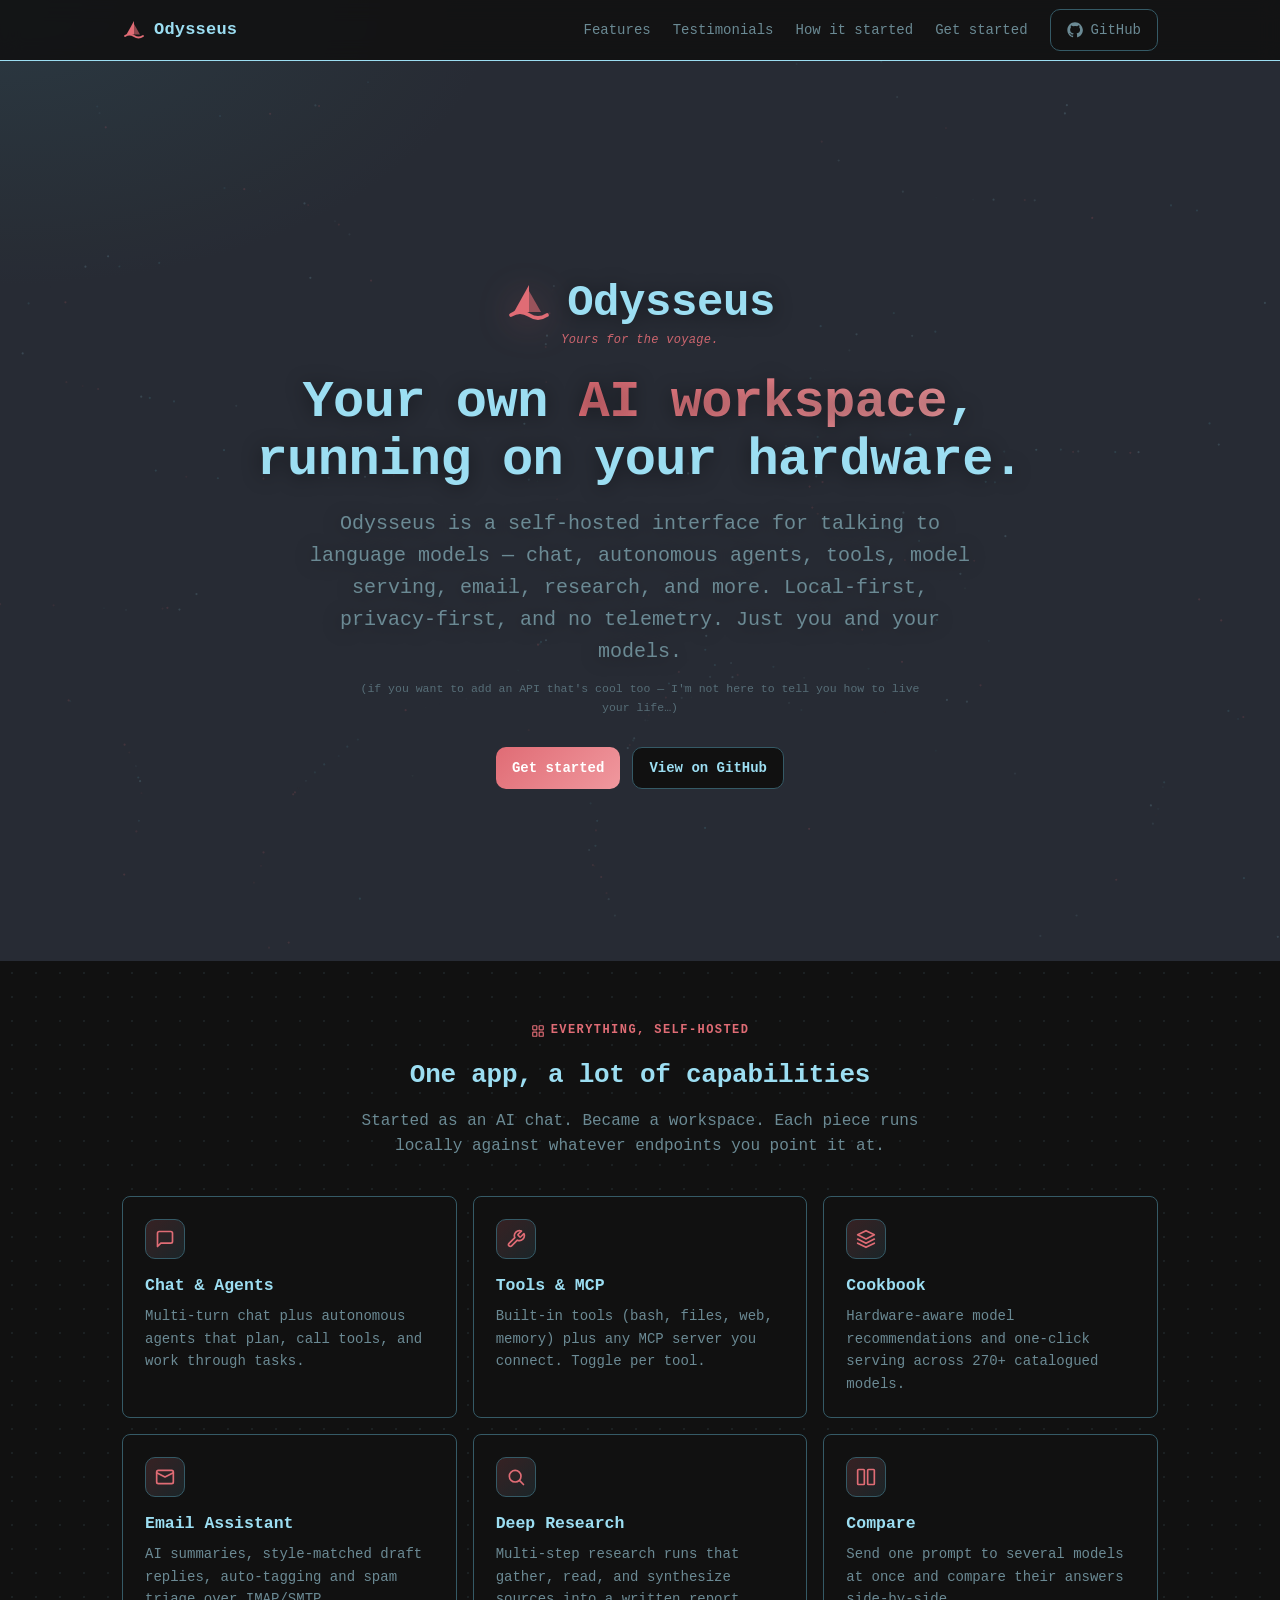
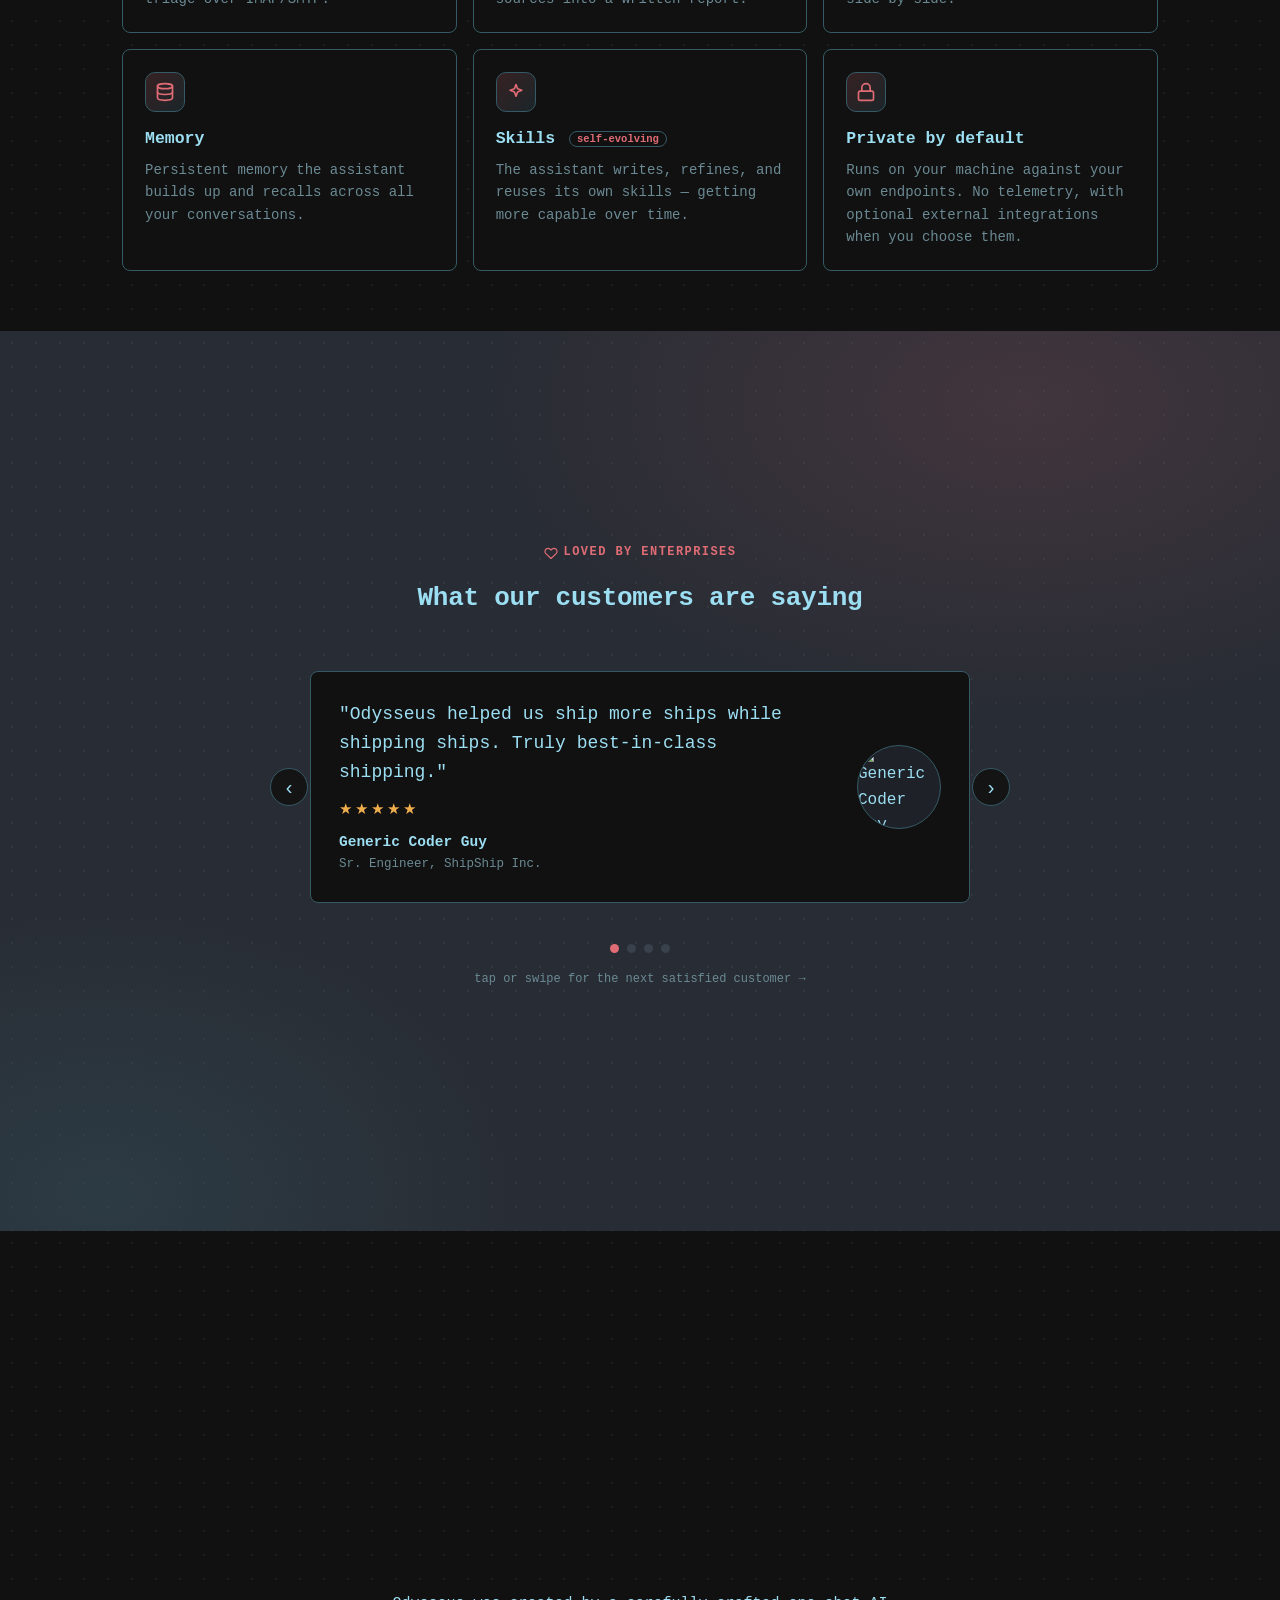
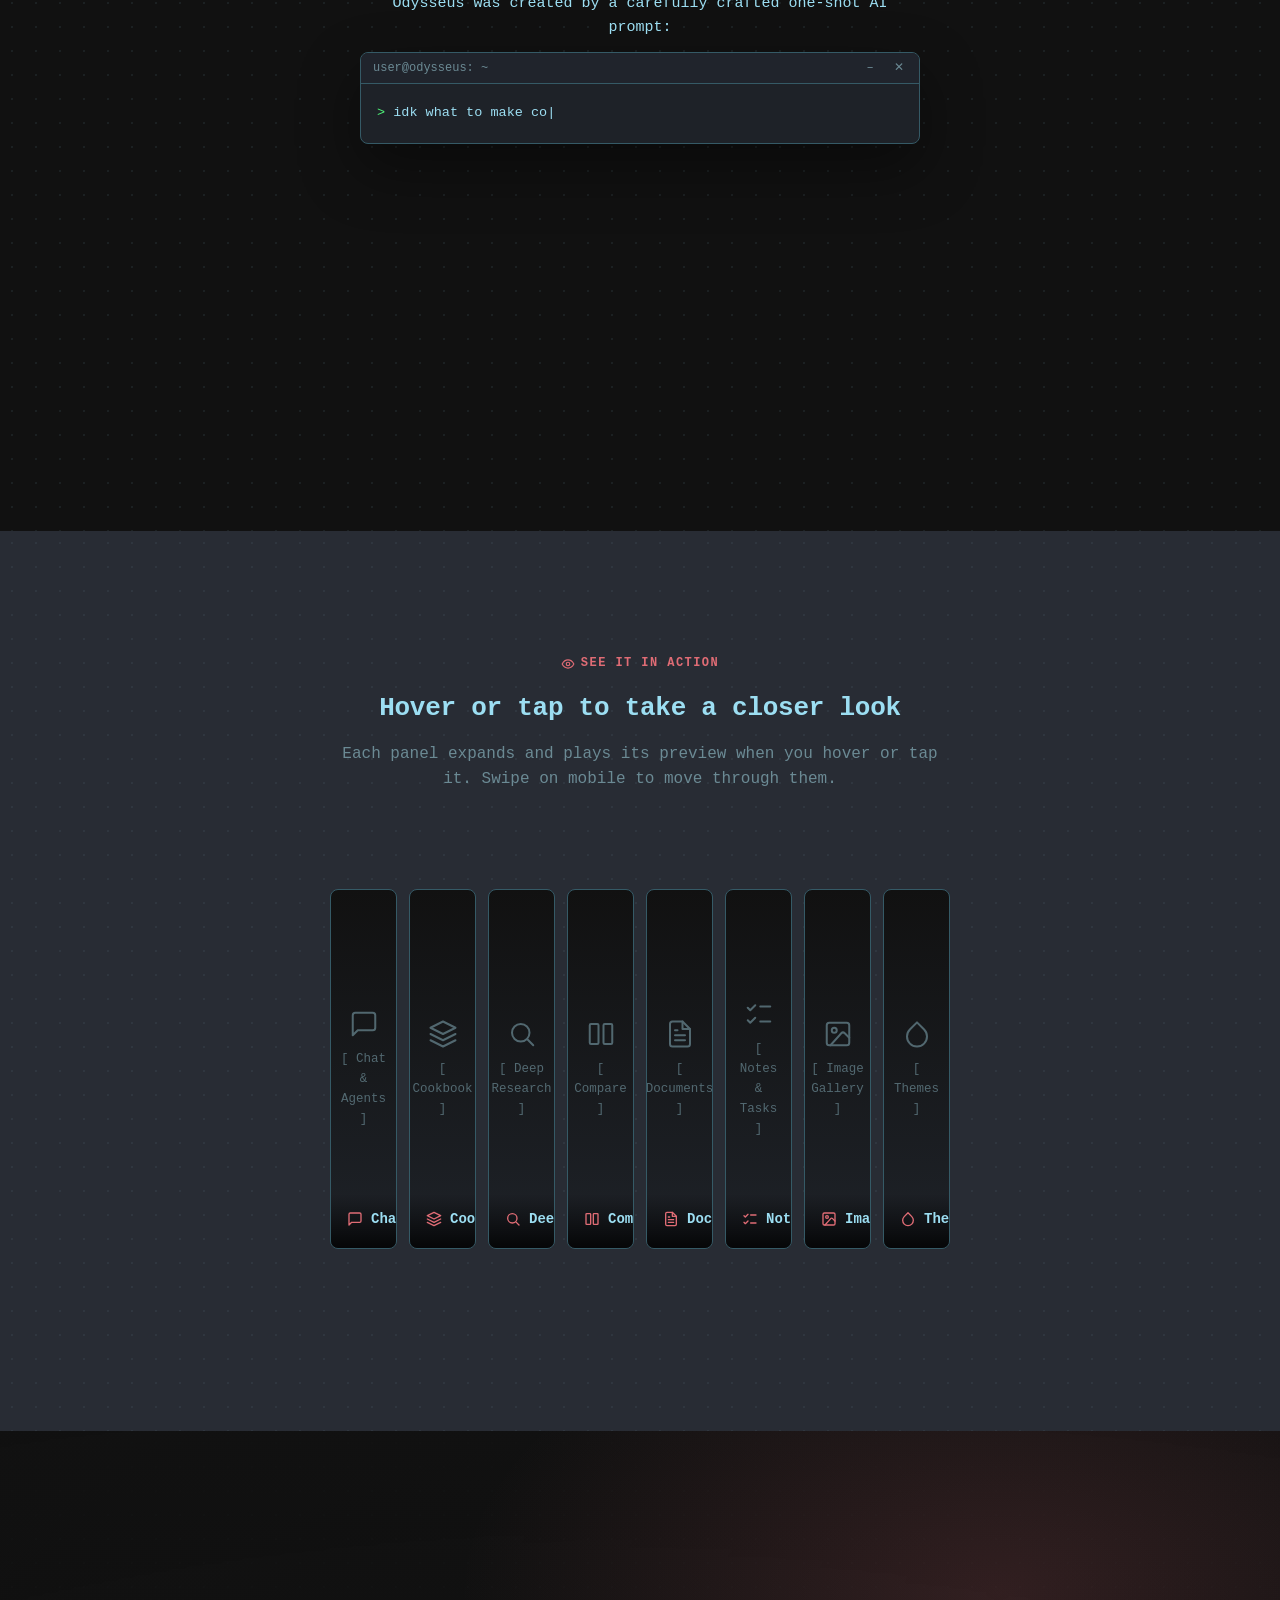
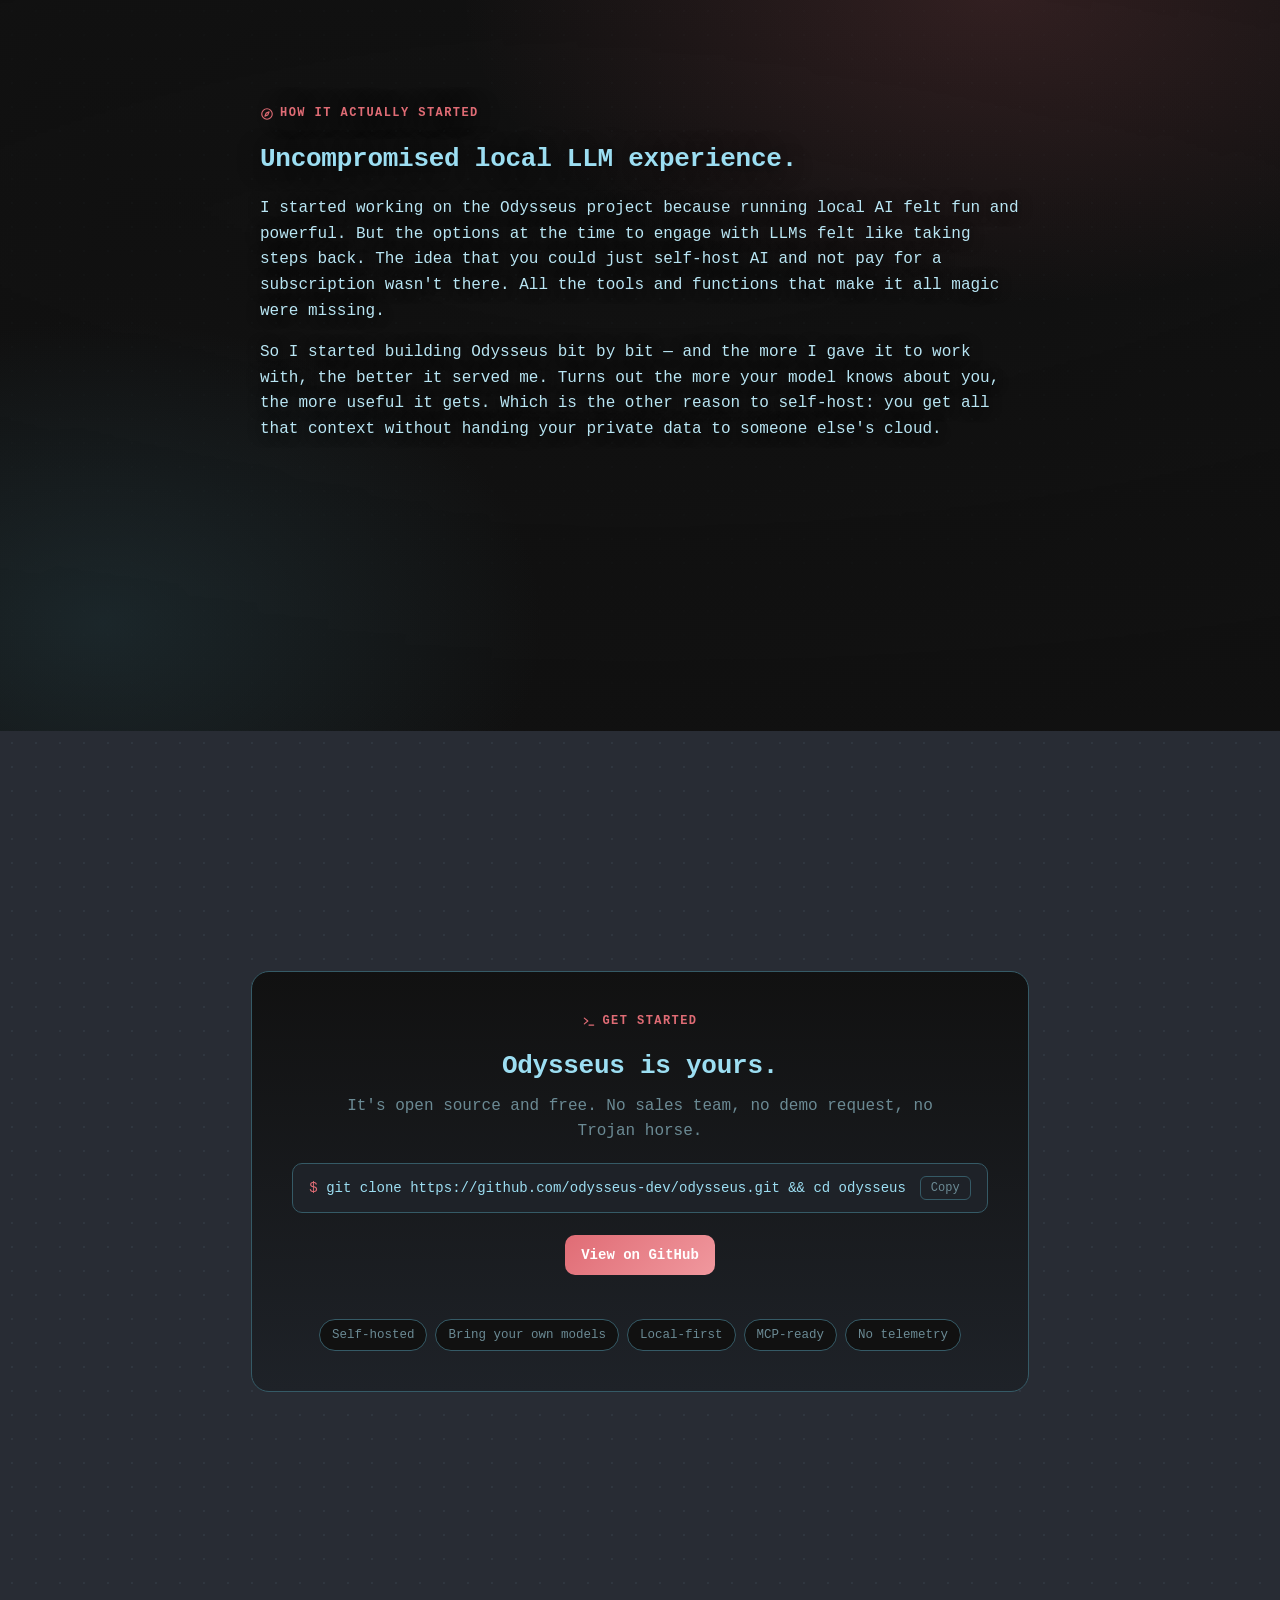
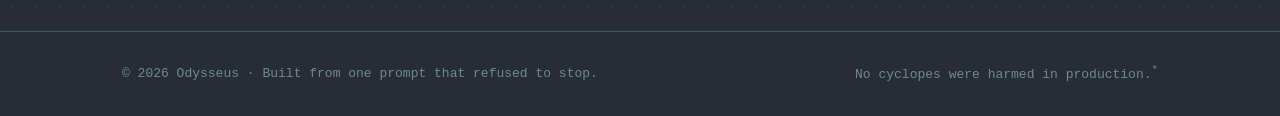
==== commit 40312980: "Merge upstream/dev (348 commits) into sync/upstream-20260722 Pulls in a month of upstream base-platf" ====
--- a/docs/index.html
+++ b/docs/index.html
@@ -409,7 +409,7 @@
         <a href="#testimonials">Testimonials</a>
         <a href="#how">How it started</a>
         <a href="#start">Get started</a>
-        <a class="btn" href="https://github.com/pewdiepie-archdaemon/odysseus" target="_blank">
+        <a class="btn" href="https://github.com/odysseus-dev/odysseus" target="_blank">
           <svg width="16" height="16" viewBox="0 0 24 24" fill="currentColor"><path d="M12 .5C5.7.5.5 5.7.5 12c0 5.1 3.3 9.4 7.9 10.9.6.1.8-.2.8-.6v-2c-3.2.7-3.9-1.5-3.9-1.5-.5-1.3-1.3-1.7-1.3-1.7-1-.7.1-.7.1-.7 1.2.1 1.8 1.2 1.8 1.2 1 1.8 2.7 1.3 3.4 1 .1-.8.4-1.3.7-1.6-2.6-.3-5.3-1.3-5.3-5.7 0-1.3.5-2.3 1.2-3.1-.1-.3-.5-1.5.1-3.1 0 0 1-.3 3.3 1.2a11.5 11.5 0 0 1 6 0C17.3 4.7 18.3 5 18.3 5c.6 1.6.2 2.8.1 3.1.8.8 1.2 1.8 1.2 3.1 0 4.4-2.7 5.4-5.3 5.7.4.4.8 1.1.8 2.2v3.3c0 .4.2.7.8.6 4.6-1.5 7.9-5.8 7.9-10.9C23.5 5.7 18.3.5 12 .5z"/></svg>
           GitHub
         </a>
@@ -437,7 +437,7 @@
       </p>
       <div class="hero-cta">
         <a class="btn primary" href="#start">Get started</a>
-        <a class="btn" href="https://github.com/pewdiepie-archdaemon/odysseus" target="_blank">View on GitHub</a>
+        <a class="btn" href="https://github.com/odysseus-dev/odysseus" target="_blank">View on GitHub</a>
       </div>
 
     </div>
@@ -678,9 +678,9 @@
         <div class="eyebrow"><svg viewBox="0 0 24 24" fill="none" stroke="currentColor" stroke-width="2" stroke-linecap="round" stroke-linejoin="round"><path d="M4 17l6-5-6-5"/><path d="M12 19h8"/></svg>Get started</div>
         <h2 class="h" style="margin-bottom:6px;">Odysseus is yours.</h2>
         <p class="sub center" style="margin:0 auto;">It's open source and free. No sales team, no demo request, no Trojan horse.</p>
-        <div class="codeblock"><span><span class="prompt">$</span> git clone https://github.com/pewdiepie-archdaemon/odysseus.git &amp;&amp; cd odysseus</span><button class="copy-btn" data-copy="git clone https://github.com/pewdiepie-archdaemon/odysseus.git && cd odysseus">Copy</button></div>
+        <div class="codeblock"><span><span class="prompt">$</span> git clone https://github.com/odysseus-dev/odysseus.git &amp;&amp; cd odysseus</span><button class="copy-btn" data-copy="git clone https://github.com/odysseus-dev/odysseus.git && cd odysseus">Copy</button></div>
         <div>
-          <a class="btn primary" href="https://github.com/pewdiepie-archdaemon/odysseus" target="_blank" style="margin-top:14px;">View on GitHub</a>
+          <a class="btn primary" href="https://github.com/odysseus-dev/odysseus" target="_blank" style="margin-top:14px;">View on GitHub</a>
         </div>
         <div class="pill-row">
           <span class="pill">Self-hosted</span>
